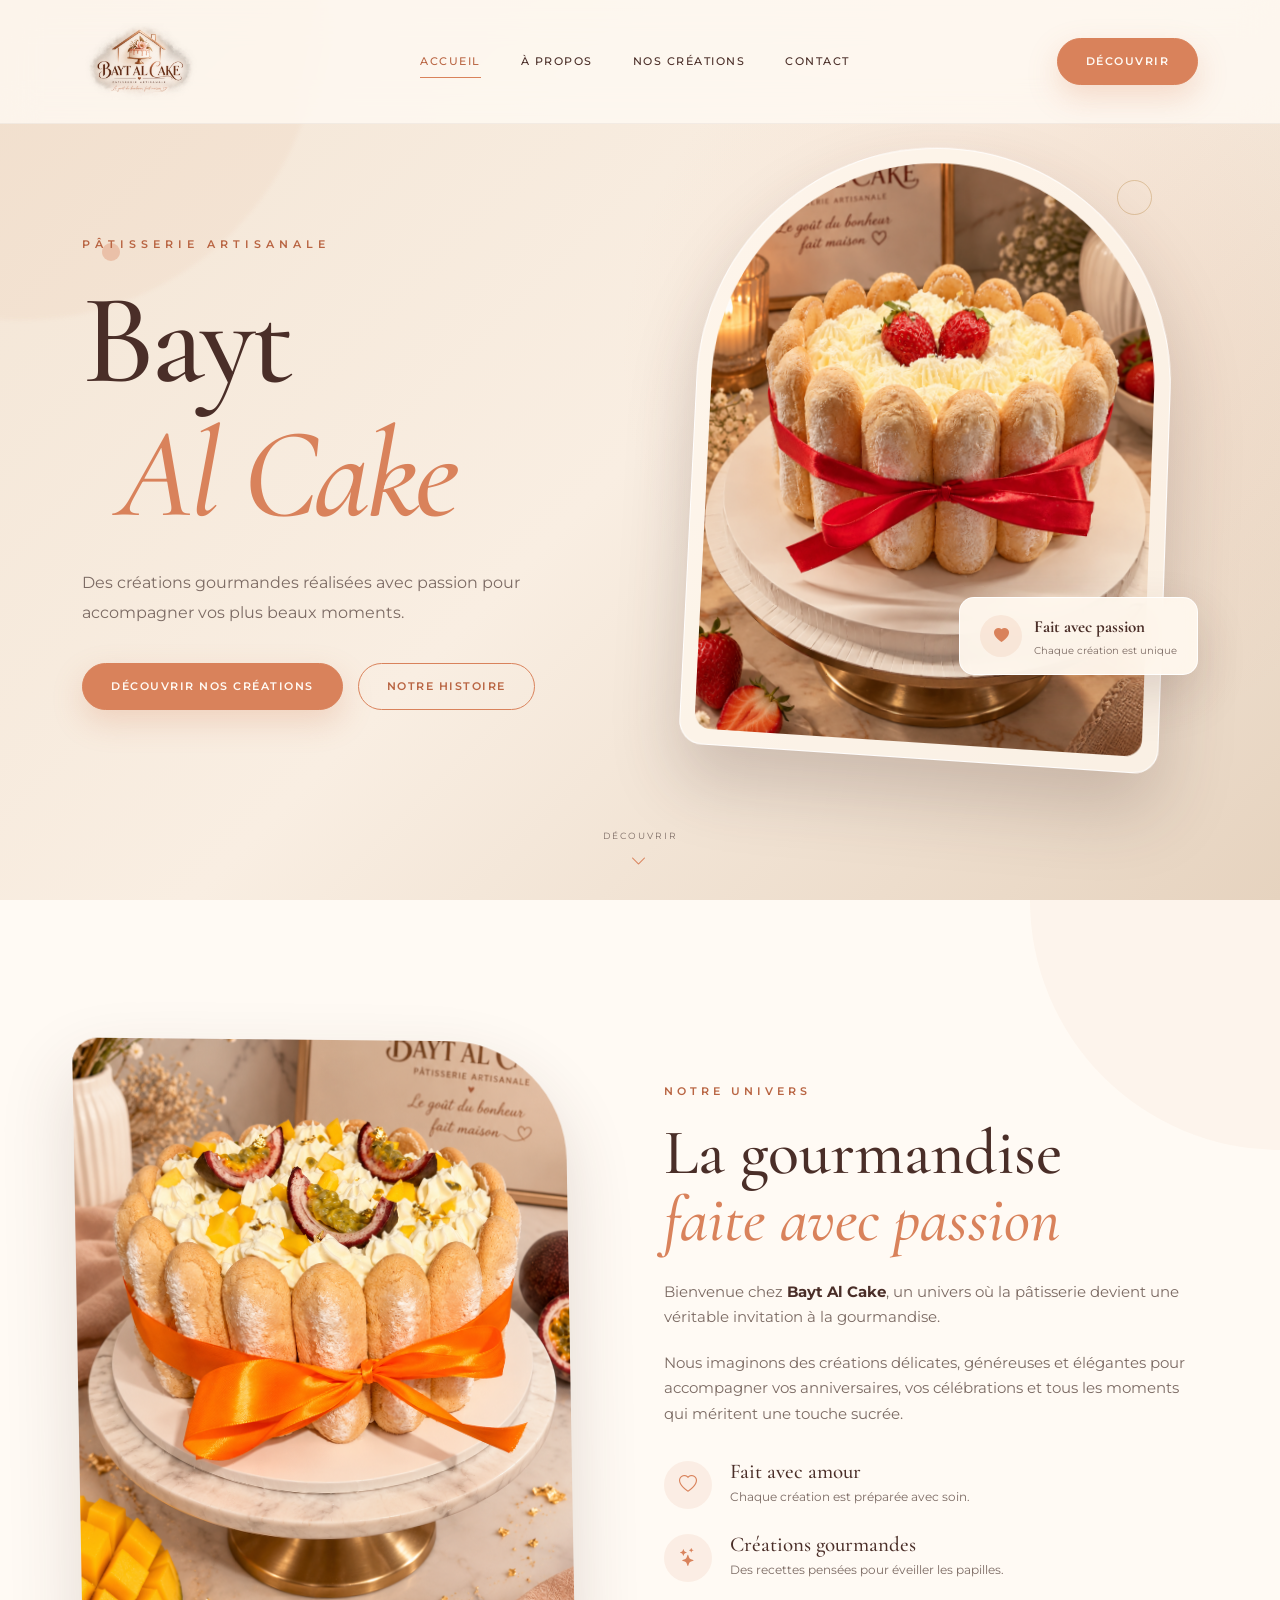
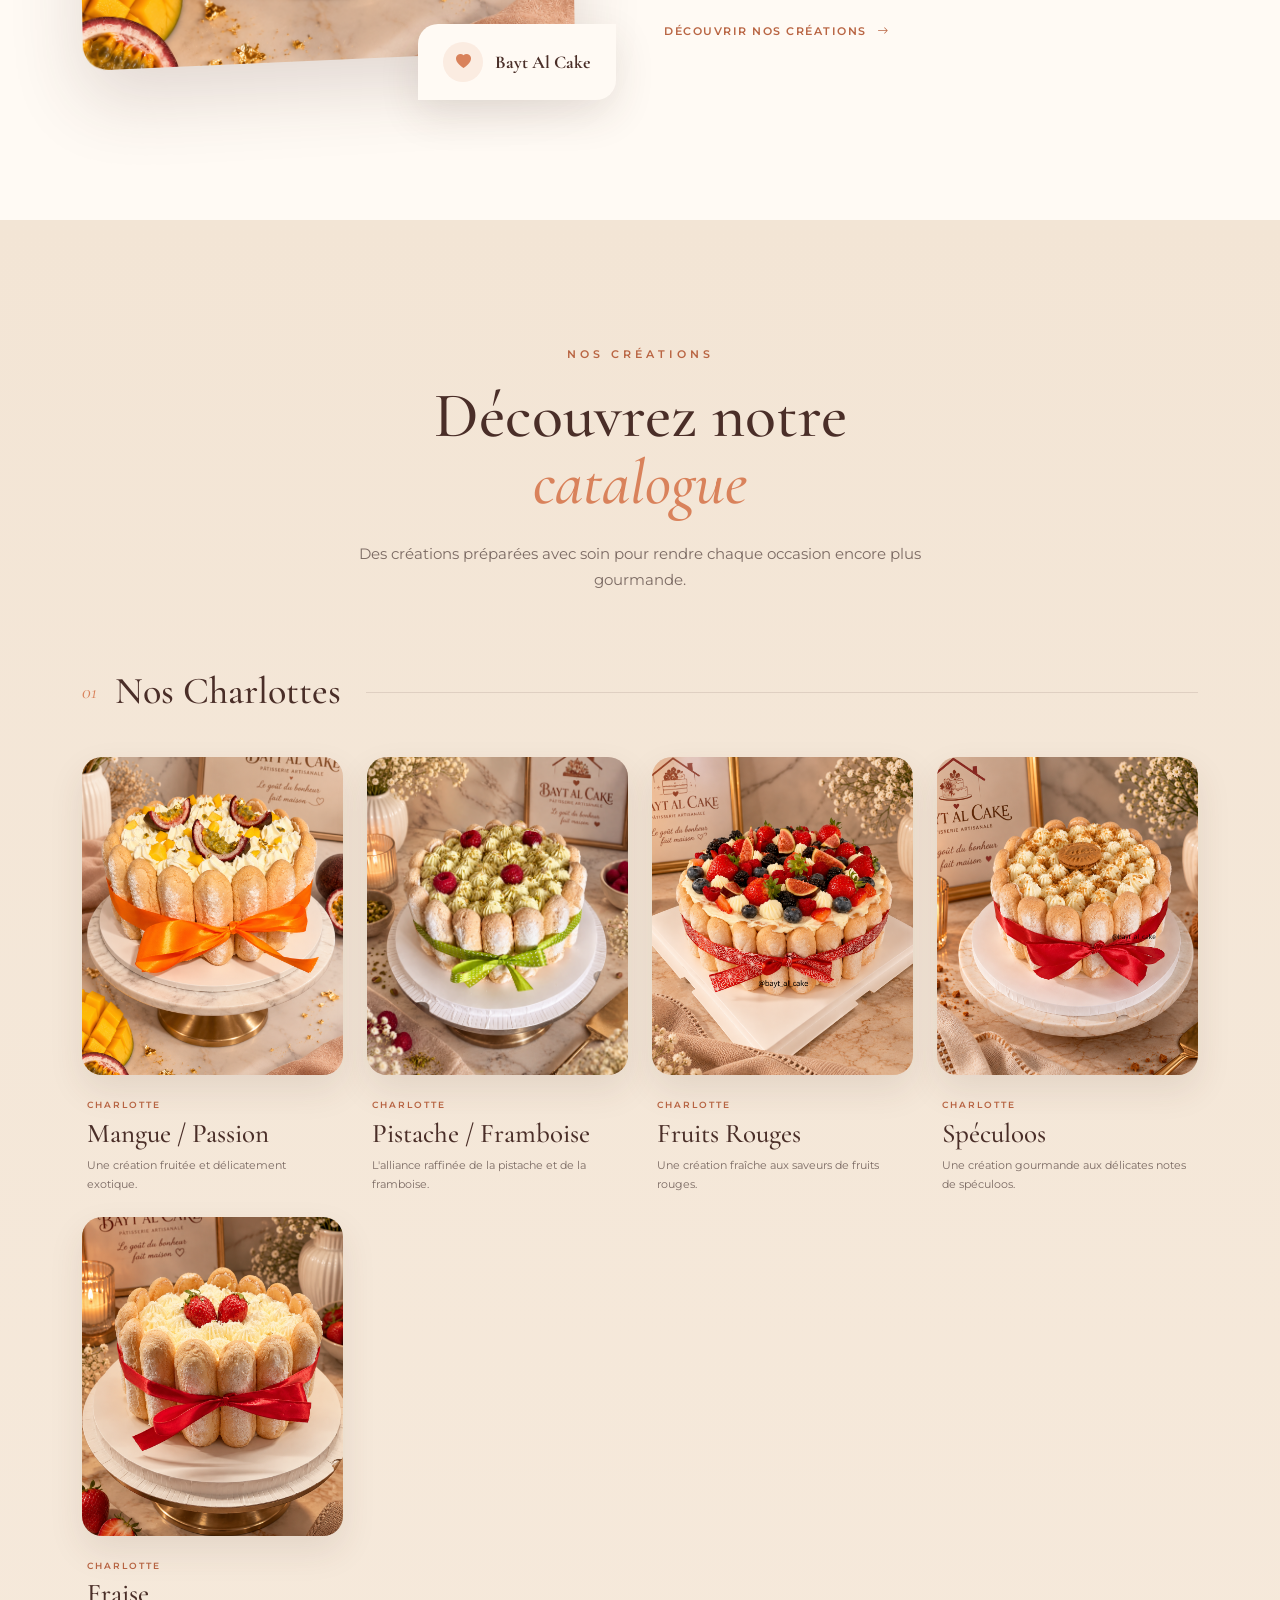
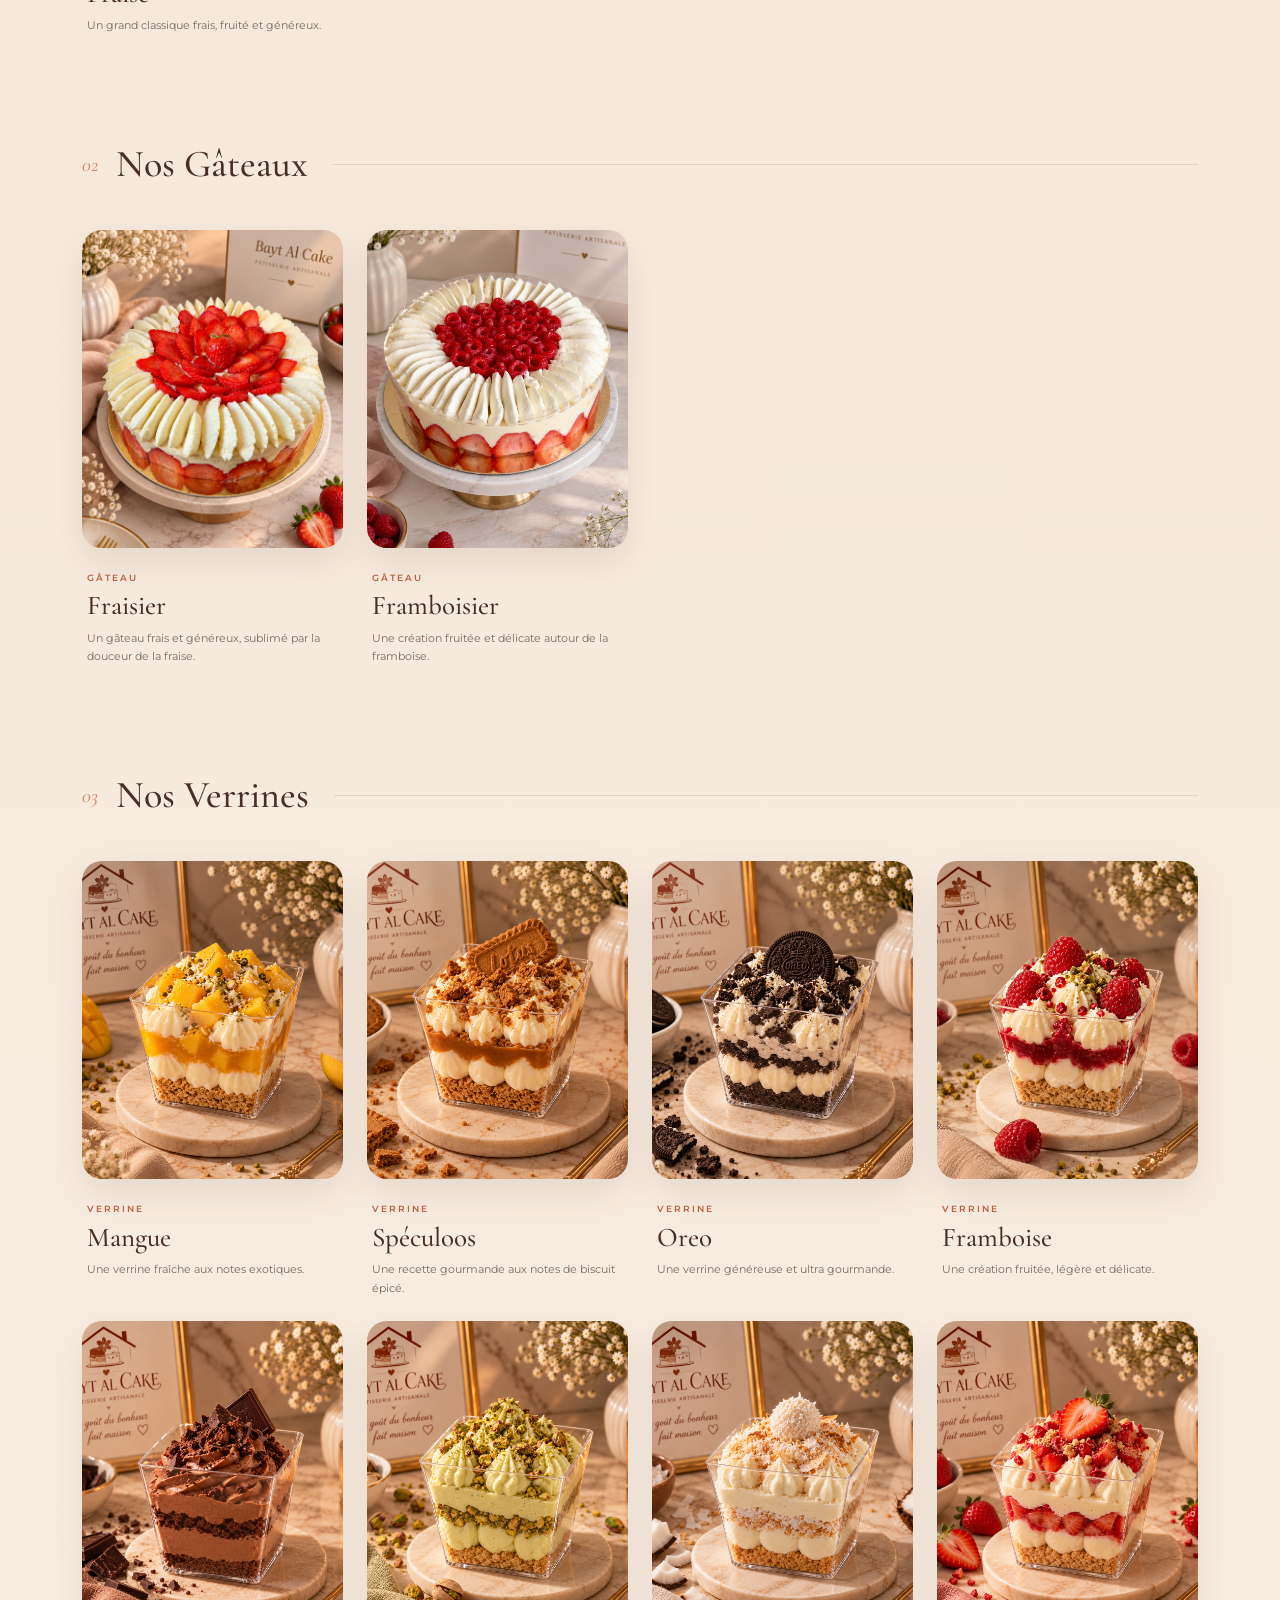
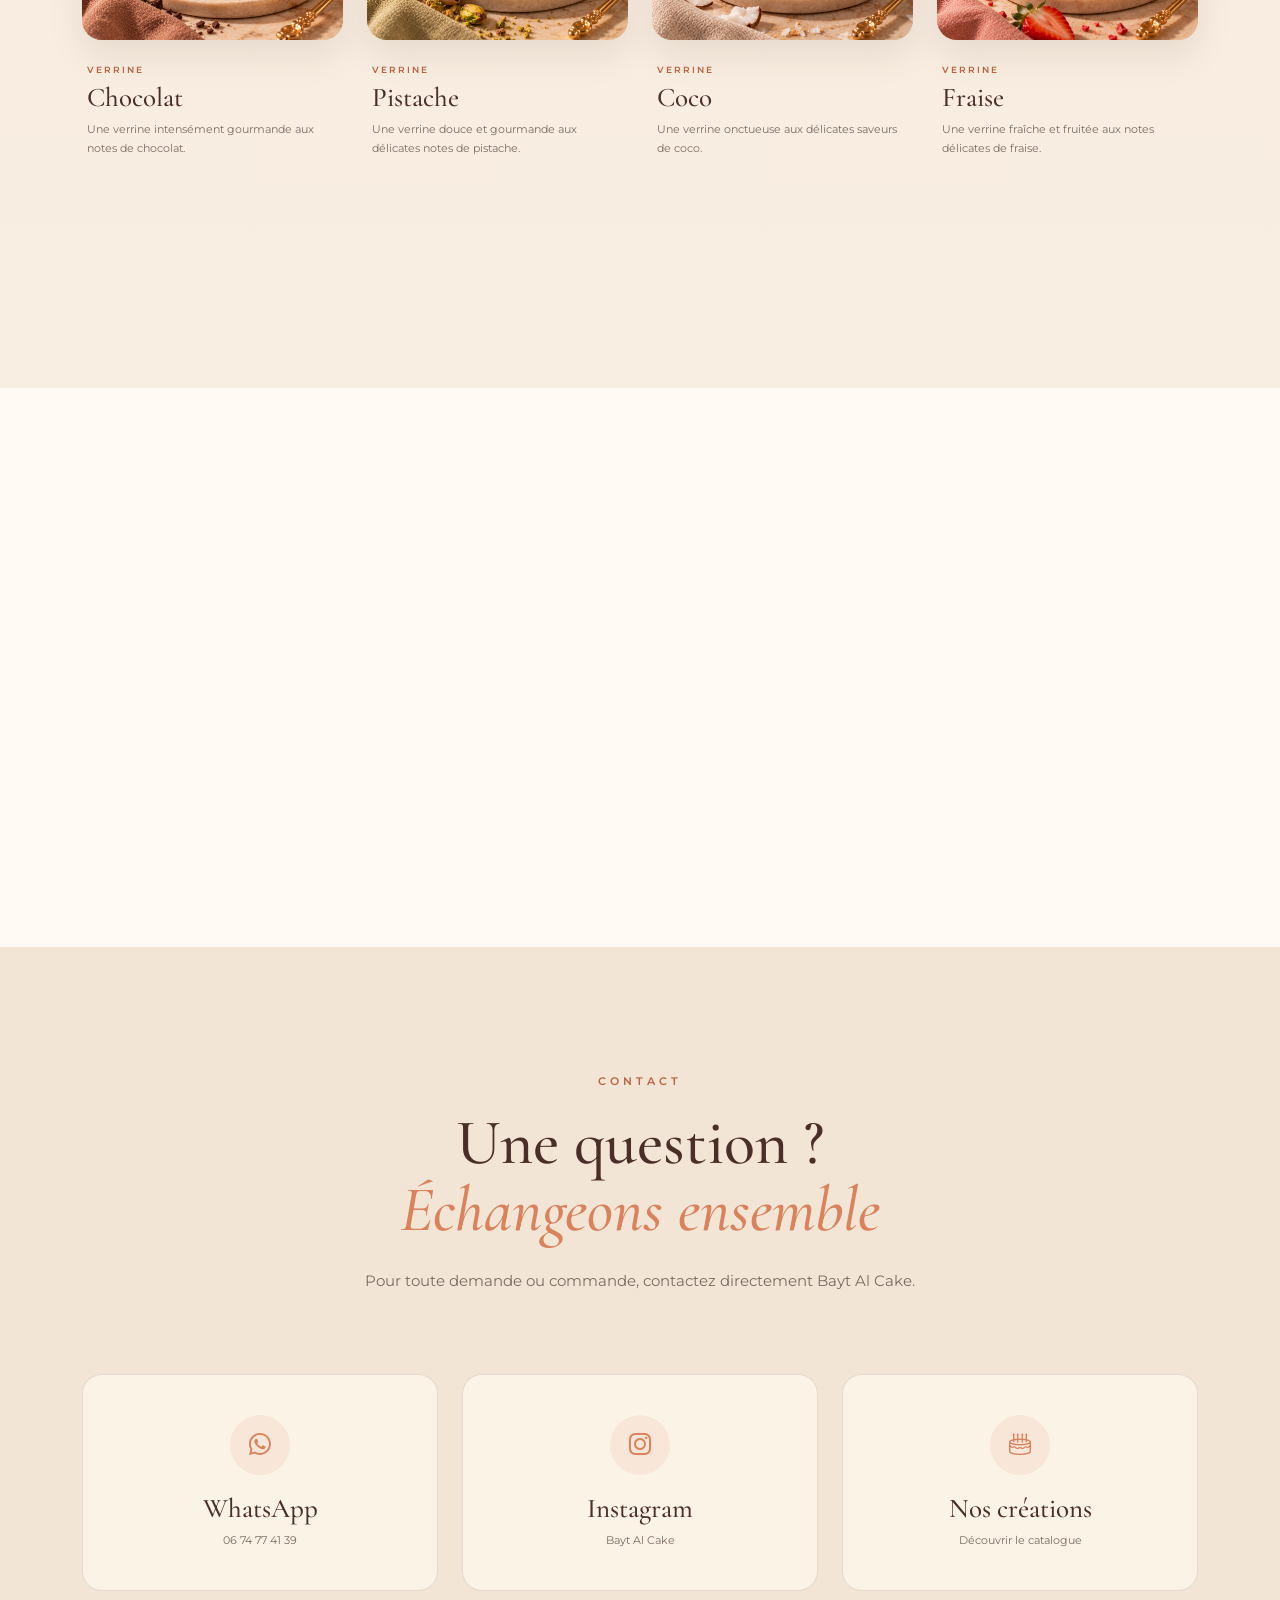
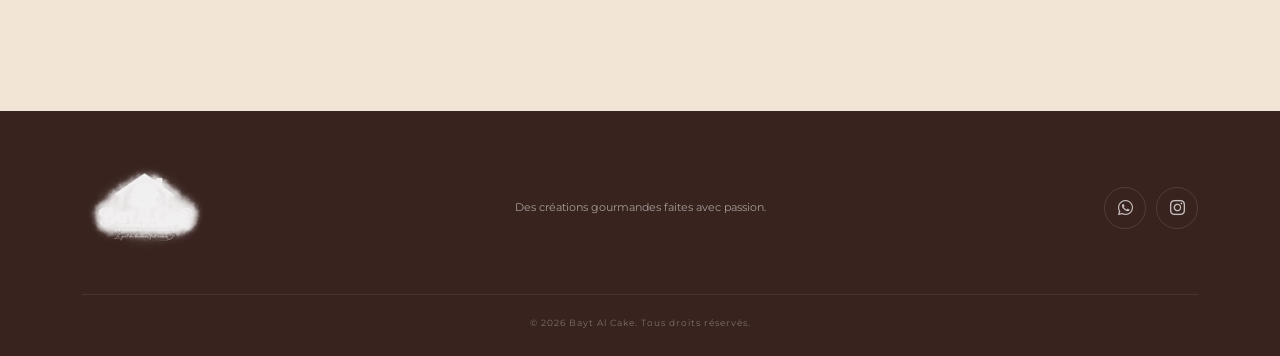
==== index.html @ a6022ed3 "Initial commit - Bayt Al Cake" ====
<!DOCTYPE html>
<html lang="fr">

<head>
    <meta charset="UTF-8">

    <meta name="viewport" content="width=device-width, initial-scale=1.0">

    <meta name="description"
        content="Bayt Al Cake - Découvrez nos créations pâtissières artisanales : charlottes, verrines et gâteaux réalisés avec passion.">

    <meta name="keywords" content="Bayt Al Cake, pâtisserie, gâteau, charlotte, fraisier, verrine, gâteau personnalisé">

    <meta name="author" content="Bayt Al Cake">

    <meta name="robots" content="index, follow">

    <title>Bayt Al Cake | Pâtisserie artisanale</title>

    <!-- Favicon -->
    <link rel="icon" type="image/png" href="images/logo.png">

    <!-- Bootstrap 5 -->
    <link href="https://cdn.jsdelivr.net/npm/bootstrap@5.3.3/dist/css/bootstrap.min.css" rel="stylesheet">

    <!-- Bootstrap Icons -->
    <link rel="stylesheet" href="https://cdn.jsdelivr.net/npm/bootstrap-icons@1.11.3/font/bootstrap-icons.min.css">

    <!-- Google Fonts -->
    <link rel="preconnect" href="https://fonts.googleapis.com">
    <link rel="preconnect" href="https://fonts.gstatic.com" crossorigin>

    <link
        href="https://fonts.googleapis.com/css2?family=Cormorant+Garamond:wght@400;500;600;700&family=Montserrat:wght@300;400;500;600&display=swap"
        rel="stylesheet">

    <!-- CSS principal -->
    <link rel="stylesheet" href="css/style.css">
</head>

<body>

    <!-- =========================================================
         NAVBAR
    ========================================================== -->

    <header class="site-header">

        <nav class="navbar navbar-expand-lg fixed-top">

            <div class="container">

                <!-- Logo -->
                <a class="navbar-brand" href="index.html">

                    <img src="images/logo.png" alt="Bayt Al Cake" class="navbar-logo">

                </a>


                <!-- Bouton mobile -->
                <button class="navbar-toggler" type="button" data-bs-toggle="collapse" data-bs-target="#mainNavbar"
                    aria-controls="mainNavbar" aria-expanded="false" aria-label="Ouvrir le menu">

                    <span class="navbar-toggler-icon"></span>

                </button>


                <!-- Menu -->
                <div class="collapse navbar-collapse" id="mainNavbar">

                    <ul class="navbar-nav mx-auto mb-2 mb-lg-0">

                        <li class="nav-item">
                            <a class="nav-link active" href="#accueil">
                                Accueil
                            </a>
                        </li>

                        <li class="nav-item">
                            <a class="nav-link" href="#presentation">
                                À propos
                            </a>
                        </li>

                        <li class="nav-item">
                            <a class="nav-link" href="#catalogue">
                                Nos créations
                            </a>
                        </li>

                        <li class="nav-item">
                            <a class="nav-link" href="#contact">
                                Contact
                            </a>
                        </li>

                    </ul>


                    <!-- Bouton commande -->
                    <a href="#catalogue" class="btn btn-cake">
                        Découvrir
                    </a>

                </div>

            </div>

        </nav>

    </header>



    <!-- =========================================================
         HERO
    ========================================================== -->

    <main>

        <section id="accueil" class="hero-section">

            <!-- Décorations 3D -->
            <div class="hero-decoration hero-decoration-one"></div>
            <div class="hero-decoration hero-decoration-two"></div>
            <div class="hero-decoration hero-decoration-three"></div>


            <div class="container">

                <div class="row align-items-center min-vh-100">

                    <!-- Texte -->
                    <div class="col-lg-6">

                        <div class="hero-content">

                            <span class="hero-subtitle">
                                PÂTISSERIE ARTISANALE
                            </span>


                            <h1>
                                Bayt
                                <span>Al Cake</span>
                            </h1>


                            <p class="hero-description">

                                Des créations gourmandes réalisées avec
                                passion pour accompagner vos plus beaux
                                moments.

                            </p>


                            <div class="hero-buttons">

                                <a href="#catalogue" class="btn btn-cake btn-lg">
                                    Découvrir nos créations
                                </a>

                                <a href="#presentation" class="btn btn-outline-cake btn-lg">
                                    Notre histoire
                                </a>

                            </div>

                        </div>

                    </div>


                    <!-- Visuel -->
                    <div class="col-lg-6">

                        <div class="hero-visual">

                            <div class="hero-image-card">

                                <div class="hero-image-inner">

                                    <!--
                                        Image principale à remplacer
                                        par la photo souhaitée
                                    -->
                                    <img src="images/gateaux/charlotte-fraisier.png" alt="Charlotte Fraise Bayt Al Cake"
                                        class="hero-image">

                                </div>

                            </div>


                            <!-- Élément flottant -->
                            <div class="hero-floating-card">

                                <span class="floating-icon">
                                    <i class="bi bi-heart-fill"></i>
                                </span>

                                <div>
                                    <strong>
                                        Fait avec passion
                                    </strong>

                                    <small>
                                        Chaque création est unique
                                    </small>
                                </div>

                            </div>

                        </div>

                    </div>

                </div>

            </div>


            <!-- Scroll -->
            <a href="#presentation" class="scroll-indicator" aria-label="Faire défiler vers la présentation">

                <span>Découvrir</span>

                <i class="bi bi-chevron-down"></i>

            </a>

        </section>



        <!-- =====================================================
             PRESENTATION
        ====================================================== -->

        <section id="presentation" class="presentation-section section-padding">

            <div class="container">

                <div class="row align-items-center g-5">

                    <!-- Image -->
                    <div class="col-lg-6">

                        <div class="presentation-visual">

                            <div class="presentation-image-card">

                                <img src="images/gateaux/charlotte-mangue-passion.png"
                                    alt="Création Bayt Al Cake - Charlotte Mangue Passion" loading="lazy">

                            </div>


                            <div class="presentation-badge">

                                <span>
                                    <i class="bi bi-heart-fill"></i>
                                </span>

                                <strong>
                                    Bayt Al Cake
                                </strong>

                            </div>

                        </div>

                    </div>


                    <!-- Texte -->
                    <div class="col-lg-6">

                        <div class="section-content">

                            <span class="section-label">
                                NOTRE UNIVERS
                            </span>


                            <h2 class="section-title">

                                La gourmandise
                                <span>faite avec passion</span>

                            </h2>


                            <p>

                                Bienvenue chez <strong>Bayt Al Cake</strong>,
                                un univers où la pâtisserie devient une
                                véritable invitation à la gourmandise.

                            </p>


                            <p>

                                Nous imaginons des créations délicates,
                                généreuses et élégantes pour accompagner
                                vos anniversaires, vos célébrations et
                                tous les moments qui méritent une touche
                                sucrée.

                            </p>


                            <div class="presentation-features">

                                <div class="feature-item">

                                    <div class="feature-icon">
                                        <i class="bi bi-heart"></i>
                                    </div>

                                    <div>
                                        <h3>Fait avec amour</h3>

                                        <p>
                                            Chaque création est préparée
                                            avec soin.
                                        </p>
                                    </div>

                                </div>


                                <div class="feature-item">

                                    <div class="feature-icon">
                                        <i class="bi bi-stars"></i>
                                    </div>

                                    <div>
                                        <h3>Créations gourmandes</h3>

                                        <p>
                                            Des recettes pensées pour
                                            éveiller les papilles.
                                        </p>
                                    </div>

                                </div>

                            </div>


                            <a href="#catalogue" class="text-link">
                                Découvrir nos créations
                                <i class="bi bi-arrow-right"></i>
                            </a>

                        </div>

                    </div>

                </div>

            </div>

        </section>



        <!-- =====================================================
             CATALOGUE
        ====================================================== -->

        <section id="catalogue" class="catalogue-section section-padding">

            <div class="container">

                <!-- Titre -->
                <div class="section-heading text-center">

                    <span class="section-label">
                        NOS CRÉATIONS
                    </span>


                    <h2 class="section-title">
                        Découvrez notre
                        <span>catalogue</span>
                    </h2>


                    <p>

                        Des créations préparées avec soin pour rendre
                        chaque occasion encore plus gourmande.

                    </p>

                </div>



                <!-- =================================================
                     CHARLOTTES
                ================================================== -->

                <div class="catalogue-category">

                    <div class="category-heading">

                        <div>

                            <span class="category-number">
                                01
                            </span>

                            <h3>
                                Nos Charlottes
                            </h3>

                        </div>

                        <span class="category-line"></span>

                    </div>


                    <div class="row g-4">


                        <!-- Charlotte Mangue Passion -->
                        <div class="col-sm-6 col-lg-3">

                            <article class="product-card" data-product="Charlotte Mangue / Passion">

                                <a href="gateau.html?gateau=Charlotte%20Mangue%20%2F%20Passion" class="product-link">

                                    <div class="product-image-wrapper">

                                        <img src="images/gateaux/charlotte-mangue-passion.png"
                                            alt="Charlotte Mangue Passion" class="product-image" loading="lazy">

                                        <div class="product-overlay">

                                            <span>
                                                Découvrir
                                                <i class="bi bi-arrow-right"></i>
                                            </span>

                                        </div>

                                    </div>


                                    <div class="product-info">

                                        <span class="product-category">
                                            Charlotte
                                        </span>

                                        <h4>
                                            Mangue / Passion
                                        </h4>

                                        <p>
                                            Une création fruitée et
                                            délicatement exotique.
                                        </p>

                                    </div>

                                </a>

                            </article>

                        </div>



                        <!-- Charlotte Pistache Framboise -->
                        <div class="col-sm-6 col-lg-3">

                            <article class="product-card" data-product="Charlotte Pistache / Framboise">

                                <a href="gateau.html?gateau=Charlotte%20Pistache%20%2F%20Framboise" class="product-link">

                                    <div class="product-image-wrapper">

                                        <img src="images/gateaux/charlotte-pistache-framboise.png"
                                            alt="Charlotte Pistache Framboise" class="product-image" loading="lazy">

                                        <div class="product-overlay">

                                            <span>
                                                Découvrir
                                                <i class="bi bi-arrow-right"></i>
                                            </span>

                                        </div>

                                    </div>


                                    <div class="product-info">

                                        <span class="product-category">
                                            Charlotte
                                        </span>

                                        <h4>
                                            Pistache / Framboise
                                        </h4>

                                        <p>
                                            L'alliance raffinée de la
                                            pistache et de la framboise.
                                        </p>

                                    </div>

                                </a>

                            </article>

                        </div>



                        <!-- Charlotte Fruits Rouges -->
                        <div class="col-sm-6 col-lg-3">

                            <article class="product-card" data-product="Charlotte Fruits Rouges">

                                <a href="gateau.html?gateau=Charlotte%20Fruits%20Rouges" class="product-link">

                                    <div class="product-image-wrapper">

                                        <img src="images/gateaux/charlotte-fruits-rouges.png"
                                            alt="Charlotte Fruits Rouges" class="product-image" loading="lazy">

                                        <div class="product-overlay">

                                            <span>
                                                Découvrir
                                                <i class="bi bi-arrow-right"></i>
                                            </span>

                                        </div>

                                    </div>


                                    <div class="product-info">

                                        <span class="product-category">
                                            Charlotte
                                        </span>

                                        <h4>
                                            Fruits Rouges
                                        </h4>

                                        <p>
                                            Une création fraîche aux
                                            saveurs de fruits rouges.
                                        </p>

                                    </div>

                                </a>

                            </article>

                        </div>



                        <!-- Charlotte Spéculoos -->
                        <div class="col-sm-6 col-lg-3">

                            <article class="product-card" data-product="Charlotte Spéculoos">

                                <a href="gateau.html?gateau=Charlotte%20Sp%C3%A9culoos" class="product-link">

                                    <div class="product-image-wrapper">

                                        <img src="images/gateaux/charlotte-speculoos.png"
                                            alt="Charlotte Spéculoos" class="product-image" loading="lazy">

                                        <div class="product-overlay">

                                            <span>
                                                Découvrir
                                                <i class="bi bi-arrow-right"></i>
                                            </span>

                                        </div>

                                    </div>


                                    <div class="product-info">

                                        <span class="product-category">
                                            Charlotte
                                        </span>

                                        <h4>
                                            Spéculoos
                                        </h4>

                                        <p>
                                            Une création gourmande aux
                                            délicates notes de spéculoos.
                                        </p>

                                    </div>

                                </a>

                            </article>

                        </div>



                        <!-- Charlotte Fraise -->
                        <div class="col-sm-6 col-lg-3">

                            <article class="product-card" data-product="Charlotte Fraise">

                                <a href="gateau.html?gateau=Charlotte%20Fraise" class="product-link">

                                    <div class="product-image-wrapper">

                                        <img src="images/gateaux/charlotte-fraisier.png" alt="Charlotte Fraise"
                                            class="product-image" loading="lazy">

                                        <div class="product-overlay">

                                            <span>
                                                Découvrir
                                                <i class="bi bi-arrow-right"></i>
                                            </span>

                                        </div>

                                    </div>


                                    <div class="product-info">

                                        <span class="product-category">
                                            Charlotte
                                        </span>

                                        <h4>
                                            Fraise
                                        </h4>

                                        <p>
                                            Un grand classique frais,
                                            fruité et généreux.
                                        </p>

                                    </div>

                                </a>

                            </article>

                        </div>
                        

                    </div>

                </div>



                <!-- =================================================
                     GÂTEAUX
                ================================================== -->

                <div class="catalogue-category">

                    <div class="category-heading">

                        <div>

                            <span class="category-number">
                                02
                            </span>

                            <h3>
                                Nos Gâteaux
                            </h3>

                        </div>

                        <span class="category-line"></span>

                    </div>


                    <div class="row g-4">


                        <!-- Fraisier -->
                        <div class="col-sm-6 col-lg-3">

                            <article class="product-card" data-product="Fraisier">

                                <a href="gateau.html?gateau=Fraisier" class="product-link">

                                    <div class="product-image-wrapper">

                                        <img src="images/gateaux/fraisier-bayt-al-cake.png"
                                            alt="Fraisier" class="product-image" loading="lazy">

                                        <div class="product-overlay">

                                            <span>
                                                Découvrir
                                                <i class="bi bi-arrow-right"></i>
                                            </span>

                                        </div>

                                    </div>


                                    <div class="product-info">

                                        <span class="product-category">
                                            Gâteau
                                        </span>

                                        <h4>
                                            Fraisier
                                        </h4>

                                        <p>
                                            Un gâteau frais et généreux,
                                            sublimé par la douceur de la fraise.
                                        </p>

                                    </div>

                                </a>

                            </article>

                        </div>



                        <!-- Framboisier -->
                        <div class="col-sm-6 col-lg-3">

                            <article class="product-card" data-product="Framboisier">

                                <a href="gateau.html?gateau=Framboisier" class="product-link">

                                    <div class="product-image-wrapper">

                                        <img src="images/gateaux/framboisier.png"
                                            alt="Framboisier" class="product-image" loading="lazy">

                                        <div class="product-overlay">

                                            <span>
                                                Découvrir
                                                <i class="bi bi-arrow-right"></i>
                                            </span>

                                        </div>

                                    </div>


                                    <div class="product-info">

                                        <span class="product-category">
                                            Gâteau
                                        </span>

                                        <h4>
                                            Framboisier
                                        </h4>

                                        <p>
                                            Une création fruitée et délicate
                                            autour de la framboise.
                                        </p>

                                    </div>

                                </a>

                            </article>

                        </div>


                    </div>

                </div>




                <!-- =================================================
                     VERRINES
                ================================================== -->

                <div class="catalogue-category">

                    <div class="category-heading">

                        <div>

                            <span class="category-number">
                                03
                            </span>

                            <h3>
                                Nos Verrines
                            </h3>

                        </div>

                        <span class="category-line"></span>

                    </div>


                    <div class="row g-4">


                        <!-- Verrine Mangue -->
                        <div class="col-sm-6 col-lg-3">

                            <article class="product-card" data-product="Verrine Mangue">

                                <a href="gateau.html?gateau=Verrine%20Mangue" class="product-link">

                                    <div class="product-image-wrapper">

                                        <img src="images/gateaux/verrine-mangue.png" alt="Verrine Mangue"
                                            class="product-image" loading="lazy">

                                        <div class="product-overlay">

                                            <span>
                                                Découvrir
                                                <i class="bi bi-arrow-right"></i>
                                            </span>

                                        </div>

                                    </div>


                                    <div class="product-info">

                                        <span class="product-category">
                                            Verrine
                                        </span>

                                        <h4>
                                            Mangue
                                        </h4>

                                        <p>
                                            Une verrine fraîche aux
                                            notes exotiques.
                                        </p>

                                    </div>

                                </a>

                            </article>

                        </div>



                        <!-- Verrine Speculoos -->
                        <div class="col-sm-6 col-lg-3">

                            <article class="product-card" data-product="Verrine Spéculoos">

                                <a href="gateau.html?gateau=Verrine%20Sp%C3%A9culoos" class="product-link">

                                    <div class="product-image-wrapper">

                                        <img src="images/gateaux/verrine-speculoos.png" alt="Verrine Spéculoos"
                                            class="product-image" loading="lazy">

                                        <div class="product-overlay">

                                            <span>
                                                Découvrir
                                                <i class="bi bi-arrow-right"></i>
                                            </span>

                                        </div>

                                    </div>


                                    <div class="product-info">

                                        <span class="product-category">
                                            Verrine
                                        </span>

                                        <h4>
                                            Spéculoos
                                        </h4>

                                        <p>
                                            Une recette gourmande aux
                                            notes de biscuit épicé.
                                        </p>

                                    </div>

                                </a>

                            </article>

                        </div>



                        <!-- Verrine Oreo -->
                        <div class="col-sm-6 col-lg-3">

                            <article class="product-card" data-product="Verrine Oreo">

                                <a href="gateau.html?gateau=Verrine%20Oreo" class="product-link">

                                    <div class="product-image-wrapper">

                                        <img src="images/gateaux/verrine-oreo.png" alt="Verrine Oreo"
                                            class="product-image" loading="lazy">

                                        <div class="product-overlay">

                                            <span>
                                                Découvrir
                                                <i class="bi bi-arrow-right"></i>
                                            </span>

                                        </div>

                                    </div>


                                    <div class="product-info">

                                        <span class="product-category">
                                            Verrine
                                        </span>

                                        <h4>
                                            Oreo
                                        </h4>

                                        <p>
                                            Une verrine généreuse et
                                            ultra gourmande.
                                        </p>

                                    </div>

                                </a>

                            </article>

                        </div>



                        <!-- Verrine Framboise -->
                        <div class="col-sm-6 col-lg-3">

                            <article class="product-card" data-product="Verrine Framboise">

                                <a href="gateau.html?gateau=Verrine%20Framboise" class="product-link">

                                    <div class="product-image-wrapper">

                                        <img src="images/gateaux/verrine-framboise.png" alt="Verrine Framboise"
                                            class="product-image" loading="lazy">

                                        <div class="product-overlay">

                                            <span>
                                                Découvrir
                                                <i class="bi bi-arrow-right"></i>
                                            </span>

                                        </div>

                                    </div>


                                    <div class="product-info">

                                        <span class="product-category">
                                            Verrine
                                        </span>

                                        <h4>
                                            Framboise
                                        </h4>

                                        <p>
                                            Une création fruitée,
                                            légère et délicate.
                                        </p>

                                    </div>

                                </a>

                            </article>

                        </div>




                        <!-- Verrine Chocolat -->
                        <div class="col-sm-6 col-lg-3">

                            <article class="product-card" data-product="Verrine Chocolat">

                                <a href="gateau.html?gateau=Verrine%20Chocolat" class="product-link">

                                    <div class="product-image-wrapper">

                                        <img src="images/gateaux/verrine-chocolat.png" alt="Verrine Chocolat"
                                            class="product-image" loading="lazy">

                                        <div class="product-overlay">

                                            <span>
                                                Découvrir
                                                <i class="bi bi-arrow-right"></i>
                                            </span>

                                        </div>

                                    </div>


                                    <div class="product-info">

                                        <span class="product-category">
                                            Verrine
                                        </span>

                                        <h4>
                                            Chocolat
                                        </h4>

                                        <p>
                                            Une verrine intensément gourmande
                                            aux notes de chocolat.
                                        </p>

                                    </div>

                                </a>

                            </article>

                        </div>




                        <!-- Verrine Pistache -->
                        <div class="col-sm-6 col-lg-3">

                            <article class="product-card" data-product="Verrine Pistache">

                                <a href="gateau.html?gateau=Verrine%20Pistache" class="product-link">

                                    <div class="product-image-wrapper">

                                        <img src="images/gateaux/verrine-pistache.png" alt="Verrine Pistache"
                                            class="product-image" loading="lazy">

                                        <div class="product-overlay">

                                            <span>
                                                Découvrir
                                                <i class="bi bi-arrow-right"></i>
                                            </span>

                                        </div>

                                    </div>


                                    <div class="product-info">

                                        <span class="product-category">
                                            Verrine
                                        </span>

                                        <h4>
                                            Pistache
                                        </h4>

                                        <p>
                                            Une verrine douce et gourmande
                                            aux délicates notes de pistache.
                                        </p>

                                    </div>

                                </a>

                            </article>

                        </div>



                        <!-- Verrine Coco -->
                        <div class="col-sm-6 col-lg-3">

                            <article class="product-card" data-product="Verrine Coco">

                                <a href="gateau.html?gateau=Verrine%20Coco" class="product-link">

                                    <div class="product-image-wrapper">

                                        <img src="images/gateaux/verrine-coco.png" alt="Verrine Coco"
                                            class="product-image" loading="lazy">

                                        <div class="product-overlay">

                                            <span>
                                                Découvrir
                                                <i class="bi bi-arrow-right"></i>
                                            </span>

                                        </div>

                                    </div>


                                    <div class="product-info">

                                        <span class="product-category">
                                            Verrine
                                        </span>

                                        <h4>
                                            Coco
                                        </h4>

                                        <p>
                                            Une verrine onctueuse aux
                                            délicates saveurs de coco.
                                        </p>

                                    </div>

                                </a>

                            </article>

                        </div>



                        <!-- Verrine Fraise -->
                        <div class="col-sm-6 col-lg-3">

                            <article class="product-card" data-product="Verrine Fraise">

                                <a href="gateau.html?gateau=Verrine%20Fraise" class="product-link">

                                    <div class="product-image-wrapper">

                                        <img src="images/gateaux/verrine-fraise.png" alt="Verrine Fraise"
                                            class="product-image" loading="lazy">

                                        <div class="product-overlay">

                                            <span>
                                                Découvrir
                                                <i class="bi bi-arrow-right"></i>
                                            </span>

                                        </div>

                                    </div>


                                    <div class="product-info">

                                        <span class="product-category">
                                            Verrine
                                        </span>

                                        <h4>
                                            Fraise
                                        </h4>

                                        <p>
                                            Une verrine fraîche et fruitée
                                            aux notes délicates de fraise.
                                        </p>

                                    </div>

                                </a>

                            </article>

                        </div>

                    </div>

                </div>


            </div>

        </section>



        <!-- =====================================================
             COMMANDE
        ====================================================== -->

        <section class="order-section section-padding">

            <div class="container">

                <div class="order-card">

                    <div class="order-decoration"></div>

                    <div class="row align-items-center">

                        <div class="col-lg-8">

                            <span class="section-label">
                                UNE ENVIE GOURMANDE ?
                            </span>


                            <h2>
                                Créez votre
                                <span>commande</span>
                            </h2>


                            <p>

                                Choisissez votre création, personnalisez
                                votre commande et envoyez directement
                                votre demande à Bayt Al Cake.

                            </p>

                        </div>


                        <div class="col-lg-4 text-lg-end">

                            <a href="#catalogue" class="btn btn-light btn-lg">
                                Choisir mon gâteau
                                <i class="bi bi-arrow-right"></i>
                            </a>

                        </div>

                    </div>

                </div>

            </div>

        </section>



        <!-- =====================================================
             CONTACT
        ====================================================== -->

        <section id="contact" class="contact-section section-padding">

            <div class="container">

                <div class="section-heading text-center">

                    <span class="section-label">
                        CONTACT
                    </span>


                    <h2 class="section-title">
                        Une question ?
                        <span>Échangeons ensemble</span>
                    </h2>


                    <p>

                        Pour toute demande ou commande,
                        contactez directement Bayt Al Cake.

                    </p>

                </div>


                <div class="row justify-content-center g-4">

                    <!-- WhatsApp -->
                    <div class="col-md-4">

                        <a href="https://wa.me/33747774139" target="_blank" rel="noopener noreferrer"
                            class="contact-card">

                            <div class="contact-icon">
                                <i class="bi bi-whatsapp"></i>
                            </div>

                            <h3>
                                WhatsApp
                            </h3>

                            <p>
                                06 74 77 41 39
                            </p>

                        </a>

                    </div>


                    <!-- Instagram -->
                    <div class="col-md-4">

                        <div class="contact-card">

                            <div class="contact-icon">
                                <i class="bi bi-instagram"></i>
                            </div>

                            <h3>
                                Instagram
                            </h3>

                            <p>
                                Bayt Al Cake
                            </p>

                        </div>

                    </div>


                    <!-- Commande -->
                    <div class="col-md-4">

                        <a href="#catalogue" class="contact-card">

                            <div class="contact-icon">
                                <i class="bi bi-cake2"></i>
                            </div>

                            <h3>
                                Nos créations
                            </h3>

                            <p>
                                Découvrir le catalogue
                            </p>

                        </a>

                    </div>

                </div>

            </div>

        </section>

    </main>



    <!-- =========================================================
         FOOTER
    ========================================================== -->

    <footer class="site-footer">

        <div class="container">

            <div class="row align-items-center g-4">

                <div class="col-lg-4">

                    <a href="index.html" class="footer-logo">

                        <img src="images/logo.png" alt="Bayt Al Cake">

                    </a>

                </div>


                <div class="col-lg-4 text-center">

                    <p class="footer-text">
                        Des créations gourmandes faites avec passion.
                    </p>

                </div>


                <div class="col-lg-4 text-lg-end">

                    <div class="footer-socials">

                        <a href="https://wa.me/33747774139" target="_blank" rel="noopener noreferrer"
                            aria-label="WhatsApp Bayt Al Cake">
                            <i class="bi bi-whatsapp"></i>
                        </a>

                        <a href="#" aria-label="Instagram Bayt Al Cake">
                            <i class="bi bi-instagram"></i>
                        </a>

                    </div>

                </div>

            </div>


            <div class="footer-bottom">

                <p>
                    © 2026 Bayt Al Cake. Tous droits réservés.
                </p>

            </div>

        </div>

    </footer>



    <!-- =========================================================
         BOOTSTRAP JS
    ========================================================== -->

    <script src="https://cdn.jsdelivr.net/npm/bootstrap@5.3.3/dist/js/bootstrap.bundle.min.js">
    </script>


    <!-- JS principal -->
    <script src="js/script.js"></script>

</body>

</html>
---- css/style.css ----
/* ============================================================
   BAYT AL CAKE
   STYLE PRINCIPAL
============================================================ */


/* ============================================================
   VARIABLES
============================================================ */

:root {

    --cream: #f3e5d5;
    --cream-dark: #e6d3bf;
    --white: #fffaf4;

    --orange: #d9825b;
    --orange-light: #e9a27f;
    --orange-dark: #b96543;

    --brown: #4a2e28;
    --brown-light: #76544b;

    --gold: #c59b63;

    --text: #4a3934;
    --text-light: #7c6b64;

    --border: rgba(74, 46, 40, 0.12);

    --shadow-soft:
        0 20px 50px rgba(74, 46, 40, 0.10);

    --shadow-medium:
        0 30px 70px rgba(74, 46, 40, 0.16);

    --shadow-3d:
        0 35px 70px rgba(74, 46, 40, 0.22);

    --transition:
        all 0.45s cubic-bezier(0.22, 1, 0.36, 1);

    --title-font:
        "Cormorant Garamond", serif;

    --body-font:
        "Montserrat", sans-serif;
}


/* ============================================================
   RESET
============================================================ */

* {
    margin: 0;
    padding: 0;
    box-sizing: border-box;
}

html {
    scroll-behavior: smooth;
}

body {
    background: var(--cream);
    color: var(--text);
    font-family: var(--body-font);
    font-size: 15px;
    line-height: 1.7;
    overflow-x: hidden;
}

img {
    max-width: 100%;
    display: block;
}

a {
    color: inherit;
    text-decoration: none;
}

button,
a {
    -webkit-tap-highlight-color: transparent;
}


/* ============================================================
   TYPOGRAPHY
============================================================ */

h1,
h2,
h3,
h4,
h5,
h6 {
    font-family: var(--title-font);
    color: var(--brown);
    line-height: 1.05;
}

p {
    color: var(--text-light);
}


/* ============================================================
   GENERAL
============================================================ */

.section-padding {
    padding: 120px 0;
}

.section-label {
    display: inline-block;

    margin-bottom: 18px;

    color: var(--orange-dark);

    font-size: 11px;
    font-weight: 600;

    letter-spacing: 4px;

    text-transform: uppercase;
}

.section-title {
    margin-bottom: 25px;

    font-size: clamp(42px, 5vw, 68px);
    font-weight: 500;
}

.section-title span {
    display: block;
    color: var(--orange);
    font-style: italic;
}

.section-heading {
    max-width: 760px;
    margin: 0 auto 80px;
}

.section-heading p {
    max-width: 600px;
    margin: 0 auto;
}


/* ============================================================
   BUTTONS
============================================================ */

.btn {
    border-radius: 50px;

    padding: 14px 28px;

    font-family: var(--body-font);
    font-size: 11px;
    font-weight: 600;

    letter-spacing: 1.5px;

    text-transform: uppercase;

    transition: var(--transition);
}

.btn-cake {
    background: var(--orange);
    border: 1px solid var(--orange);

    color: var(--white);

    box-shadow:
        0 12px 30px rgba(217, 130, 91, 0.25);
}

.btn-cake:hover {
    background: var(--orange-dark);
    border-color: var(--orange-dark);

    color: var(--white);

    transform: translateY(-4px);

    box-shadow:
        0 18px 40px rgba(185, 101, 67, 0.30);
}

.btn-outline-cake {
    background: transparent;

    border: 1px solid var(--orange);

    color: var(--orange-dark);
}

.btn-outline-cake:hover {
    background: var(--orange);

    color: var(--white);

    transform: translateY(-4px);
}


/* ============================================================
   NAVBAR
============================================================ */

.navbar {
    padding: 18px 0;

    background:
        rgba(255, 250, 244, 0.78);

    backdrop-filter: blur(18px);
    -webkit-backdrop-filter: blur(18px);

    border-bottom:
        1px solid rgba(74, 46, 40, 0.06);

    z-index: 1000;

    transition: var(--transition);
}

.navbar-brand {
    display: flex;
    align-items: center;
}

.navbar-logo {
    width: 115px;
    height: auto;

    transition: var(--transition);
}

.navbar-logo:hover {
    transform: scale(1.04);
}

.navbar-nav {
    gap: 10px;
}

.nav-link {
    position: relative;

    padding: 8px 15px !important;

    color: var(--brown) !important;

    font-size: 11px;
    font-weight: 500;

    letter-spacing: 1.5px;

    text-transform: uppercase;

    transition: var(--transition);
}

.nav-link::after {
    content: "";

    position: absolute;

    left: 15px;
    right: 15px;
    bottom: 1px;

    height: 1px;

    background: var(--orange);

    transform:
        scaleX(0);

    transform-origin: center;

    transition: var(--transition);
}

.nav-link:hover,
.nav-link.active {
    color: var(--orange-dark) !important;
}

.nav-link:hover::after,
.nav-link.active::after {
    transform: scaleX(1);
}

.navbar-toggler {
    border: 1px solid var(--border);

    border-radius: 50%;

    width: 45px;
    height: 45px;

    padding: 9px;
}

.navbar-toggler:focus {
    box-shadow: none;
}


/* ============================================================
   HERO
============================================================ */

.hero-section {
    position: relative;

    min-height: 100vh;

    display: flex;
    align-items: center;

    overflow: hidden;

    background:
        radial-gradient(
            circle at 80% 40%,
            rgba(233, 162, 127, 0.16),
            transparent 35%
        ),

        linear-gradient(
            135deg,
            var(--cream) 0%,
            #f9eee2 50%,
            var(--cream-dark) 100%
        );
}

.hero-section::before {
    content: "";

    position: absolute;

    width: 600px;
    height: 600px;

    top: -280px;
    left: -280px;

    border-radius: 50%;

    background:
        rgba(217, 130, 91, 0.06);

    filter: blur(2px);
}


/* ============================================================
   HERO DECORATIONS
============================================================ */

.hero-decoration {
    position: absolute;

    border-radius: 50%;

    pointer-events: none;

    animation:
        floatingDecoration 7s ease-in-out infinite;
}

.hero-decoration-one {
    width: 18px;
    height: 18px;

    top: 27%;
    left: 8%;

    background: var(--orange);

    opacity: 0.35;
}

.hero-decoration-two {
    width: 35px;
    height: 35px;

    top: 20%;
    right: 10%;

    border: 1px solid var(--gold);

    opacity: 0.5;

    animation-delay: 1.5s;
}

.hero-decoration-three {
    width: 12px;
    height: 12px;

    bottom: 20%;
    right: 42%;

    background: var(--gold);

    opacity: 0.4;

    animation-delay: 3s;
}

@keyframes floatingDecoration {

    0%,
    100% {
        transform: translate3d(0, 0, 0);
    }

    50% {
        transform: translate3d(0, -20px, 0);
    }
}


/* ============================================================
   HERO CONTENT
============================================================ */

.hero-content {
    position: relative;

    z-index: 3;

    padding-top: 40px;
}

.hero-subtitle {
    display: inline-block;

    margin-bottom: 20px;

    color: var(--orange-dark);

    font-size: 11px;
    font-weight: 600;

    letter-spacing: 5px;
}

.hero-content h1 {
    margin-bottom: 25px;

    font-size:
        clamp(75px, 10vw, 150px);

    font-weight: 500;

    letter-spacing: -4px;
}

.hero-content h1 span {
    display: block;

    color: var(--orange);

    font-style: italic;

    transform:
        translateX(35px);
}

.hero-description {
    max-width: 500px;

    margin-bottom: 35px;

    font-size: 16px;
    line-height: 1.9;
}

.hero-buttons {
    display: flex;

    flex-wrap: wrap;

    gap: 15px;
}


/* ============================================================
   HERO VISUAL
============================================================ */

.hero-visual {
    position: relative;

    display: flex;

    align-items: center;
    justify-content: center;

    min-height: 650px;

    perspective: 1400px;
}

.hero-image-card {
    position: relative;

    width: min(480px, 90%);

    padding: 15px;

    background:
        rgba(255, 248, 239, 0.72);

    border:
        1px solid rgba(255, 255, 255, 0.9);

    border-radius: 250px 250px 25px 25px;

    box-shadow:
        var(--shadow-3d);

    transform:
        rotateY(-8deg)
        rotateX(3deg)
        rotateZ(2deg);

    transition:
        transform 0.8s cubic-bezier(0.22, 1, 0.36, 1);

    animation:
        heroFloat 6s ease-in-out infinite;

    z-index: 2;
}

.hero-image-card:hover {
    transform:
        rotateY(0deg)
        rotateX(0deg)
        rotateZ(0deg)
        translateY(-10px);
}

.hero-image-inner {
    position: relative;

    overflow: hidden;

    border-radius:
        235px 235px 18px 18px;
}

.hero-image {
    width: 100%;
    height: 580px;

    object-fit: cover;

    transition:
        transform 1s cubic-bezier(0.22, 1, 0.36, 1);
}

.hero-image-card:hover .hero-image {
    transform: scale(1.06);
}

@keyframes heroFloat {

    0%,
    100% {
        transform:
            rotateY(-8deg)
            rotateX(3deg)
            rotateZ(2deg)
            translateY(0);
    }

    50% {
        transform:
            rotateY(-5deg)
            rotateX(5deg)
            rotateZ(1deg)
            translateY(-15px);
    }
}


/* ============================================================
   HERO FLOATING CARD
============================================================ */

.hero-floating-card {
    position: absolute;

    right: 0;
    bottom: 100px;

    display: flex;

    align-items: center;

    gap: 12px;

    padding: 15px 20px;

    background:
        rgba(255, 248, 239, 0.94);

    backdrop-filter: blur(15px);

    border:
        1px solid rgba(255, 255, 255, 0.9);

    border-radius: 15px;

    box-shadow:
        0 20px 50px rgba(74, 46, 40, 0.16);

    z-index: 5;

    animation:
        floatingCard 5s ease-in-out infinite;
}

.floating-icon {
    display: flex;

    align-items: center;
    justify-content: center;

    width: 42px;
    height: 42px;

    border-radius: 50%;

    background:
        rgba(217, 130, 91, 0.12);

    color: var(--orange);

    font-size: 15px;
}

.hero-floating-card strong {
    display: block;

    color: var(--brown);

    font-family: var(--title-font);

    font-size: 17px;
}

.hero-floating-card small {
    display: block;

    color: var(--text-light);

    font-size: 10px;
}

@keyframes floatingCard {

    0%,
    100% {
        transform: translateY(0);
    }

    50% {
        transform: translateY(-12px);
    }
}


/* ============================================================
   SCROLL INDICATOR
============================================================ */

.scroll-indicator {
    position: absolute;

    left: 50%;
    bottom: 25px;

    display: flex;

    flex-direction: column;

    align-items: center;

    gap: 5px;

    color: var(--text-light);

    font-size: 9px;

    letter-spacing: 2px;

    text-transform: uppercase;

    transform:
        translateX(-50%);

    z-index: 5;
}

.scroll-indicator i {
    color: var(--orange);

    font-size: 16px;

    animation:
        scrollArrow 1.8s ease-in-out infinite;
}

@keyframes scrollArrow {

    0%,
    100% {
        transform: translateY(0);
    }

    50% {
        transform: translateY(8px);
    }
}


/* ============================================================
   PRESENTATION
============================================================ */

.presentation-section {
    position: relative;

    background: var(--white);

    overflow: hidden;
}

.presentation-section::before {
    content: "";

    position: absolute;

    width: 500px;
    height: 500px;

    right: -250px;
    top: -250px;

    border-radius: 50%;

    background:
        rgba(217, 130, 91, 0.05);
}


/* ============================================================
   PRESENTATION VISUAL
============================================================ */

.presentation-visual {
    position: relative;

    padding: 20px 40px 40px 0;
}

.presentation-image-card {
    position: relative;

    overflow: hidden;

    border-radius:
        25px 120px 25px 25px;

    box-shadow:
        var(--shadow-medium);

    transform:
        perspective(1000px)
        rotateY(5deg)
        rotateZ(-1deg);

    transition: var(--transition);
}

.presentation-image-card:hover {
    transform:
        perspective(1000px)
        rotateY(0)
        rotateZ(0)
        translateY(-8px);
}

.presentation-image-card img {
    width: 100%;
    height: 620px;

    object-fit: cover;

    transition: transform 1s ease;
}

.presentation-image-card:hover img {
    transform: scale(1.05);
}

.presentation-badge {
    position: absolute;

    right: 0;
    bottom: 0;

    display: flex;

    align-items: center;

    gap: 12px;

    padding: 18px 25px;

    background: var(--white);

    border-radius: 20px 0 20px 0;

    box-shadow:
        0 15px 40px rgba(74, 46, 40, 0.12);
}

.presentation-badge span {
    display: flex;

    align-items: center;
    justify-content: center;

    width: 40px;
    height: 40px;

    border-radius: 50%;

    background:
        rgba(217, 130, 91, 0.12);

    color: var(--orange);
}

.presentation-badge strong {
    color: var(--brown);

    font-family: var(--title-font);

    font-size: 18px;
}


/* ============================================================
   PRESENTATION CONTENT
============================================================ */

.section-content {
    max-width: 600px;
}

.section-content > p {
    margin-bottom: 20px;

    font-size: 15px;
}

.section-content strong {
    color: var(--brown);
}

.presentation-features {
    margin-top: 35px;
    margin-bottom: 35px;
}

.feature-item {
    display: flex;

    gap: 18px;

    margin-bottom: 25px;
}

.feature-icon {
    flex-shrink: 0;

    display: flex;

    align-items: center;
    justify-content: center;

    width: 48px;
    height: 48px;

    border-radius: 50%;

    background:
        rgba(217, 130, 91, 0.10);

    color: var(--orange);

    font-size: 18px;
}

.feature-item h3 {
    margin-bottom: 4px;

    font-size: 21px;
}

.feature-item p {
    margin: 0;

    font-size: 12px;
}

.text-link {
    display: inline-flex;

    align-items: center;

    gap: 10px;

    color: var(--orange-dark);

    font-size: 11px;
    font-weight: 600;

    letter-spacing: 1.5px;

    text-transform: uppercase;

    transition: var(--transition);
}

.text-link i {
    transition: var(--transition);
}

.text-link:hover {
    color: var(--brown);
}

.text-link:hover i {
    transform: translateX(6px);
}


/* ============================================================
   CATALOGUE
============================================================ */

.catalogue-section {
    background:
        linear-gradient(
            180deg,
            var(--cream) 0%,
            #f9eee2 100%
        );
}

.catalogue-category {
    margin-bottom: 110px;
}

.category-heading {
    display: flex;

    align-items: center;

    gap: 25px;

    margin-bottom: 45px;
}

.category-heading > div {
    display: flex;

    align-items: center;

    gap: 18px;

    white-space: nowrap;
}

.category-number {
    color: var(--orange);

    font-family: var(--title-font);

    font-size: 20px;

    font-style: italic;
}

.category-heading h3 {
    margin: 0;

    font-size: 38px;

    font-weight: 500;
}

.category-line {
    flex: 1;

    height: 1px;

    background:
        rgba(74, 46, 40, 0.12);
}


/* ============================================================
   PRODUCT CARD
============================================================ */

.product-card {
    position: relative;

    height: 100%;

    perspective: 1200px;
}

.product-link {
    display: block;

    height: 100%;

    background: transparent;

    border-radius: 20px;

    transition:
        transform 0.5s cubic-bezier(0.22, 1, 0.36, 1);
}

.product-card:hover .product-link {
    transform:
        translateY(-12px)
        rotateX(2deg);
}

.product-image-wrapper {
    position: relative;

    overflow: hidden;

    aspect-ratio: 0.82;

    border-radius: 20px;

    background:
        var(--cream-dark);

    box-shadow:
        0 15px 35px rgba(74, 46, 40, 0.10);

    transform:
        translateZ(0);

    transition: var(--transition);
}

.product-card:hover .product-image-wrapper {
    box-shadow:
        var(--shadow-3d);

    transform:
        translateZ(20px);
}

.product-image {
    width: 100%;
    height: 100%;

    object-fit: cover;

    transition:
        transform 0.8s cubic-bezier(0.22, 1, 0.36, 1);
}

.product-card:hover .product-image {
    transform: scale(1.08);
}


/* ============================================================
   PRODUCT OVERLAY
============================================================ */

.product-overlay {
    position: absolute;

    inset: 0;

    display: flex;

    align-items: flex-end;

    justify-content: center;

    padding: 25px;

    background:
        linear-gradient(
            to top,
            rgba(74, 46, 40, 0.55),
            transparent 45%
        );

    opacity: 0;

    transition: var(--transition);
}

.product-card:hover .product-overlay {
    opacity: 1;
}

.product-overlay span {
    display: inline-flex;

    align-items: center;

    gap: 10px;

    padding: 10px 18px;

    background:
        rgba(255, 255, 255, 0.92);

    border-radius: 50px;

    color: var(--brown);

    font-size: 10px;
    font-weight: 600;

    letter-spacing: 1px;

    text-transform: uppercase;

    transform:
        translateY(20px);

    transition: var(--transition);
}

.product-card:hover .product-overlay span {
    transform:
        translateY(0);
}

.product-overlay i {
    color: var(--orange);
}


/* ============================================================
   PRODUCT INFO
============================================================ */

.product-info {
    padding: 22px 5px 0;
}

.product-category {
    display: block;

    margin-bottom: 7px;

    color: var(--orange-dark);

    font-size: 9px;
    font-weight: 600;

    letter-spacing: 2px;

    text-transform: uppercase;
}

.product-info h4 {
    margin-bottom: 8px;

    font-size: 27px;

    font-weight: 500;

    transition: var(--transition);
}

.product-card:hover .product-info h4 {
    color: var(--orange-dark);
}

.product-info p {
    margin: 0;

    font-size: 11px;

    line-height: 1.7;
}


/* ============================================================
   FEATURED PRODUCT
============================================================ */

.catalogue-featured {
    margin-top: 40px;
}

.featured-product-image {
    position: relative;

    overflow: hidden;

    border-radius:
        25px 120px 25px 25px;

    box-shadow:
        var(--shadow-medium);

    perspective: 1200px;

    transform:
        rotateY(4deg);

    transition: var(--transition);
}

.featured-product-image:hover {
    transform:
        rotateY(0)
        translateY(-8px);
}

.featured-product-image img {
    width: 100%;
    height: 550px;

    object-fit: cover;

    transition: transform 1s ease;
}

.featured-product-image:hover img {
    transform: scale(1.05);
}

.featured-product-content {
    max-width: 470px;
}

.featured-product-content h3 {
    margin-bottom: 20px;

    font-size: 60px;

    font-weight: 500;
}

.featured-product-content p {
    margin-bottom: 30px;

    font-size: 15px;
}


/* ============================================================
   ORDER SECTION
============================================================ */

.order-section {
    background: var(--white);
}

.order-card {
    position: relative;

    overflow: hidden;

    padding: 70px 75px;

    border-radius: 30px;

    background:
        linear-gradient(
            135deg,
            var(--brown),
            #634139
        );

    box-shadow:
        var(--shadow-medium);
}

.order-card::before {
    content: "";

    position: absolute;

    width: 450px;
    height: 450px;

    right: -180px;
    top: -220px;

    border-radius: 50%;

    border:
        1px solid rgba(255, 255, 255, 0.10);
}

.order-card::after {
    content: "";

    position: absolute;

    width: 300px;
    height: 300px;

    right: 100px;
    bottom: -230px;

    border-radius: 50%;

    border:
        1px solid rgba(255, 255, 255, 0.08);
}

.order-card .section-label {
    color: var(--orange-light);
}

.order-card h2 {
    position: relative;

    margin-bottom: 20px;

    color: var(--white);

    font-size: clamp(42px, 5vw, 65px);

    z-index: 2;
}

.order-card h2 span {
    color: var(--orange-light);

    font-style: italic;
}

.order-card p {
    position: relative;

    max-width: 600px;

    margin: 0;

    color: rgba(255, 255, 255, 0.68);

    z-index: 2;
}

.order-card .btn {
    position: relative;

    z-index: 2;

    color: var(--brown);

    border: none;
}

.order-card .btn:hover {
    color: var(--brown);

    transform: translateY(-4px);
}


/* ============================================================
   CONTACT
============================================================ */

.contact-section {
    background:
        var(--cream);
}

.contact-card {
    display: block;

    height: 100%;

    padding: 40px 25px;

    text-align: center;

    background:
        rgba(255, 248, 239, 0.72);

    border:
        1px solid var(--border);

    border-radius: 20px;

    transition: var(--transition);
}

.contact-card:hover {
    transform:
        translateY(-10px);

    background: var(--white);

    box-shadow:
        var(--shadow-soft);
}

.contact-icon {
    display: flex;

    align-items: center;
    justify-content: center;

    width: 60px;
    height: 60px;

    margin: 0 auto 20px;

    border-radius: 50%;

    background:
        rgba(217, 130, 91, 0.10);

    color: var(--orange);

    font-size: 22px;

    transition: var(--transition);
}

.contact-card:hover .contact-icon {
    background: var(--orange);

    color: var(--white);

    transform:
        rotateY(180deg);
}

.contact-card h3 {
    margin-bottom: 8px;

    font-size: 27px;
}

.contact-card p {
    margin: 0;

    font-size: 11px;
}


/* ============================================================
   FOOTER
============================================================ */

.site-footer {
    padding: 55px 0 25px;

    background:
        #38231f;
}

.footer-logo img {
    width: 125px;

    filter:
        brightness(0)
        invert(1);

    opacity: 0.95;

    transition: var(--transition);
}

.footer-logo img:hover {
    opacity: 1;

    transform:
        scale(1.03);
}

.footer-text {
    margin: 0;

    color:
        rgba(255, 255, 255, 0.55);

    font-size: 11px;
}

.footer-socials {
    display: flex;

    justify-content: flex-end;

    gap: 10px;
}

.footer-socials a {
    display: flex;

    align-items: center;
    justify-content: center;

    width: 42px;
    height: 42px;

    border:
        1px solid rgba(255, 255, 255, 0.12);

    border-radius: 50%;

    color:
        rgba(255, 255, 255, 0.70);

    transition: var(--transition);
}

.footer-socials a:hover {
    background: var(--orange);

    border-color: var(--orange);

    color: var(--white);

    transform:
        translateY(-4px);
}

.footer-bottom {
    margin-top: 45px;
    padding-top: 20px;

    border-top:
        1px solid rgba(255, 255, 255, 0.08);

    text-align: center;
}

.footer-bottom p {
    margin: 0;

    color:
        rgba(255, 255, 255, 0.35);

    font-size: 9px;

    letter-spacing: 1px;
}


/* ============================================================
   3D LIGHT EFFECT
============================================================ */

.product-card::before {
    content: "";

    position: absolute;

    width: 150px;
    height: 150px;

    top: 10%;
    left: 10%;

    border-radius: 50%;

    background:
        radial-gradient(
            circle,
            rgba(255, 255, 255, 0.55),
            transparent 70%
        );

    opacity: 0;

    pointer-events: none;

    z-index: 10;

    transform:
        translate(-50%, -50%);

    transition: opacity 0.3s ease;
}

.product-card:hover::before {
    opacity: 0.7;
}


/* ============================================================
   SELECTION
============================================================ */

::selection {
    background: var(--orange);
    color: var(--white);
}


/* ============================================================
   SCROLLBAR
============================================================ */

::-webkit-scrollbar {
    width: 8px;
}

::-webkit-scrollbar-track {
    background: var(--cream);
}

::-webkit-scrollbar-thumb {
    background: var(--orange);

    border-radius: 20px;
}

::-webkit-scrollbar-thumb:hover {
    background: var(--orange-dark);
}


/* ============================================================
   RESPONSIVE — TABLET
============================================================ */

@media (max-width: 991.98px) {

    .section-padding {
        padding: 90px 0;
    }


    /* Navbar */

    .navbar-collapse {
        margin-top: 20px;

        padding: 20px;

        background:
            rgba(255, 248, 239, 0.97);

        border-radius: 20px;

        box-shadow:
            var(--shadow-soft);
    }

    .navbar-nav {
        gap: 2px;
    }

    .nav-link {
        padding: 12px 10px !important;
    }

    .nav-link::after {
        display: none;
    }


    /* Hero */

    .hero-section {
        min-height: auto;

        padding-top: 120px;
        padding-bottom: 80px;
    }

    .hero-content {
        text-align: center;

        padding-top: 20px;
    }

    .hero-description {
        margin-left: auto;
        margin-right: auto;
    }

    .hero-buttons {
        justify-content: center;
    }

    .hero-content h1 span {
        transform: none;
    }

    .hero-visual {
        min-height: 600px;

        margin-top: 30px;
    }

    .hero-floating-card {
        right: 4%;
    }


    /* Presentation */

    .presentation-visual {
        padding-right: 0;
    }

    .presentation-image-card {
        transform: none;
    }

    .presentation-image-card:hover {
        transform: translateY(-5px);
    }

    .section-content {
        max-width: none;
    }


    /* Catalogue */

    .category-heading {
        gap: 15px;
    }

    .category-heading h3 {
        font-size: 32px;
    }


    /* Featured */

    .featured-product-image {
        transform: none;
    }

    .featured-product-image:hover {
        transform: translateY(-5px);
    }

    .featured-product-content {
        max-width: none;
    }


    /* Order */

    .order-card {
        padding: 55px 45px;
    }


    /* Footer */

    .footer-socials {
        justify-content: center;
    }

}


/* ============================================================
   RESPONSIVE — MOBILE
============================================================ */

@media (max-width: 767.98px) {

    body {
        font-size: 14px;
    }

    .section-padding {
        padding: 75px 0;
    }


    /* Navbar */

    .navbar {
        padding: 12px 0;
    }

    .navbar-logo {
        width: 95px;
    }


    /* Hero */

    .hero-section {
        padding-top: 95px;
    }

    .hero-content h1 {
        font-size: 76px;

        letter-spacing: -3px;
    }

    .hero-subtitle {
        font-size: 9px;

        letter-spacing: 3px;
    }

    .hero-description {
        font-size: 13px;
    }

    .hero-buttons {
        flex-direction: column;

        align-items: center;
    }

    .hero-buttons .btn {
        width: 100%;
        max-width: 300px;
    }

    .hero-visual {
        min-height: 500px;
    }

    .hero-image-card {
        width: 88%;

        padding: 9px;

        border-radius:
            180px 180px 20px 20px;

        transform: none;

        animation:
            heroFloatMobile 6s ease-in-out infinite;
    }

    .hero-image-inner {
        border-radius:
            170px 170px 15px 15px;
    }

    .hero-image {
        height: 450px;
    }

    @keyframes heroFloatMobile {

        0%,
        100% {
            transform: translateY(0);
        }

        50% {
            transform: translateY(-10px);
        }
    }

    .hero-floating-card {
        right: 0;

        bottom: 50px;

        padding: 10px 14px;
    }

    .floating-icon {
        width: 35px;
        height: 35px;
    }

    .hero-floating-card strong {
        font-size: 14px;
    }

    .hero-floating-card small {
        font-size: 8px;
    }

    .scroll-indicator {
        display: none;
    }


    /* Presentation */

    .presentation-image-card {
        border-radius:
            20px 80px 20px 20px;
    }

    .presentation-image-card img {
        height: 430px;
    }

    .presentation-badge {
        padding: 12px 16px;
    }

    .presentation-badge span {
        width: 35px;
        height: 35px;
    }


    /* Titles */

    .section-title {
        font-size: 48px;
    }

    .section-heading {
        margin-bottom: 55px;
    }


    /* Categories */

    .catalogue-category {
        margin-bottom: 75px;
    }

    .category-heading {
        display: block;
    }

    .category-heading > div {
        gap: 12px;
    }

    .category-heading h3 {
        font-size: 30px;
    }

    .category-line {
        display: block;

        width: 100%;

        margin-top: 15px;
    }


    /* Products */

    .product-info h4 {
        font-size: 24px;
    }

    .product-image-wrapper {
        border-radius: 15px;
    }

    .product-card:hover .product-link {
        transform: translateY(-6px);
    }

    .product-card:hover .product-image-wrapper {
        transform: none;
    }

    .product-overlay {
        display: none;
    }


    /* Featured */

    .featured-product-image {
        border-radius:
            20px 80px 20px 20px;
    }

    .featured-product-image img {
        height: 420px;
    }

    .featured-product-content h3 {
        font-size: 50px;
    }


    /* Order */

    .order-card {
        padding: 45px 25px;

        border-radius: 20px;

        text-align: center;
    }

    .order-card h2 {
        font-size: 45px;
    }

    .order-card p {
        margin-bottom: 30px;
    }


    /* Contact */

    .contact-card {
        padding: 30px 20px;
    }


    /* Footer */

    .site-footer {
        padding-top: 45px;
    }

    .footer-logo {
        display: flex;

        justify-content: center;
    }

    .footer-text {
        margin-top: 10px;
    }

}


/* ============================================================
   VERY SMALL MOBILE
============================================================ */

@media (max-width: 400px) {

    .hero-content h1 {
        font-size: 65px;
    }

    .hero-image {
        height: 390px;
    }

    .hero-visual {
        min-height: 440px;
    }

    .section-title {
        font-size: 42px;
    }

    .category-heading h3 {
        font-size: 27px;
    }

}

/* ============================================================
   REVEAL AU SCROLL
============================================================ */

.reveal {
    opacity: 0;

    transform: translateY(35px);

    transition:
        opacity 0.8s ease,
        transform 0.8s ease;

    transition-delay:
        var(--reveal-delay, 0s);
}

.reveal-visible {
    opacity: 1;

    transform: translateY(0);
}

.reduced-motion .reveal {
    opacity: 1;

    transform: none;

    transition: none;
}
.allergen-box {
    margin-top: 22px;
    padding: 20px;
    border: 1px solid rgba(217,121,82,.20);
    border-radius: 20px;
    background: #fff4ec;
}

.allergen-title {
    display: flex;
    align-items: center;
    gap: 9px;
    color: #56352b;
    font-weight: 700;
    margin-bottom: 10px;
}

.allergen-title i {
    color: #df7d53;
    font-size: 1.15rem;
}

.allergen-help {
    display: block;
    color: #806f68;
    font-size: .9rem;
    line-height: 1.55;
    margin-bottom: 12px;
}

.allergen-input {
    width: 100%;
    min-height: 95px;
    resize: vertical;
    border: 1px solid #eadbd2;
    border-radius: 14px;
    background: #fffdfa;
    color: #4d2b22;
    padding: 13px 15px;
    outline: none;
}

.allergen-input::placeholder {
    color: #9a8880;
    opacity: 1;
}

.allergen-input:focus {
    border-color: #df7d53;
    box-shadow: 0 0 0 .2rem rgba(223,125,83,.12);
}
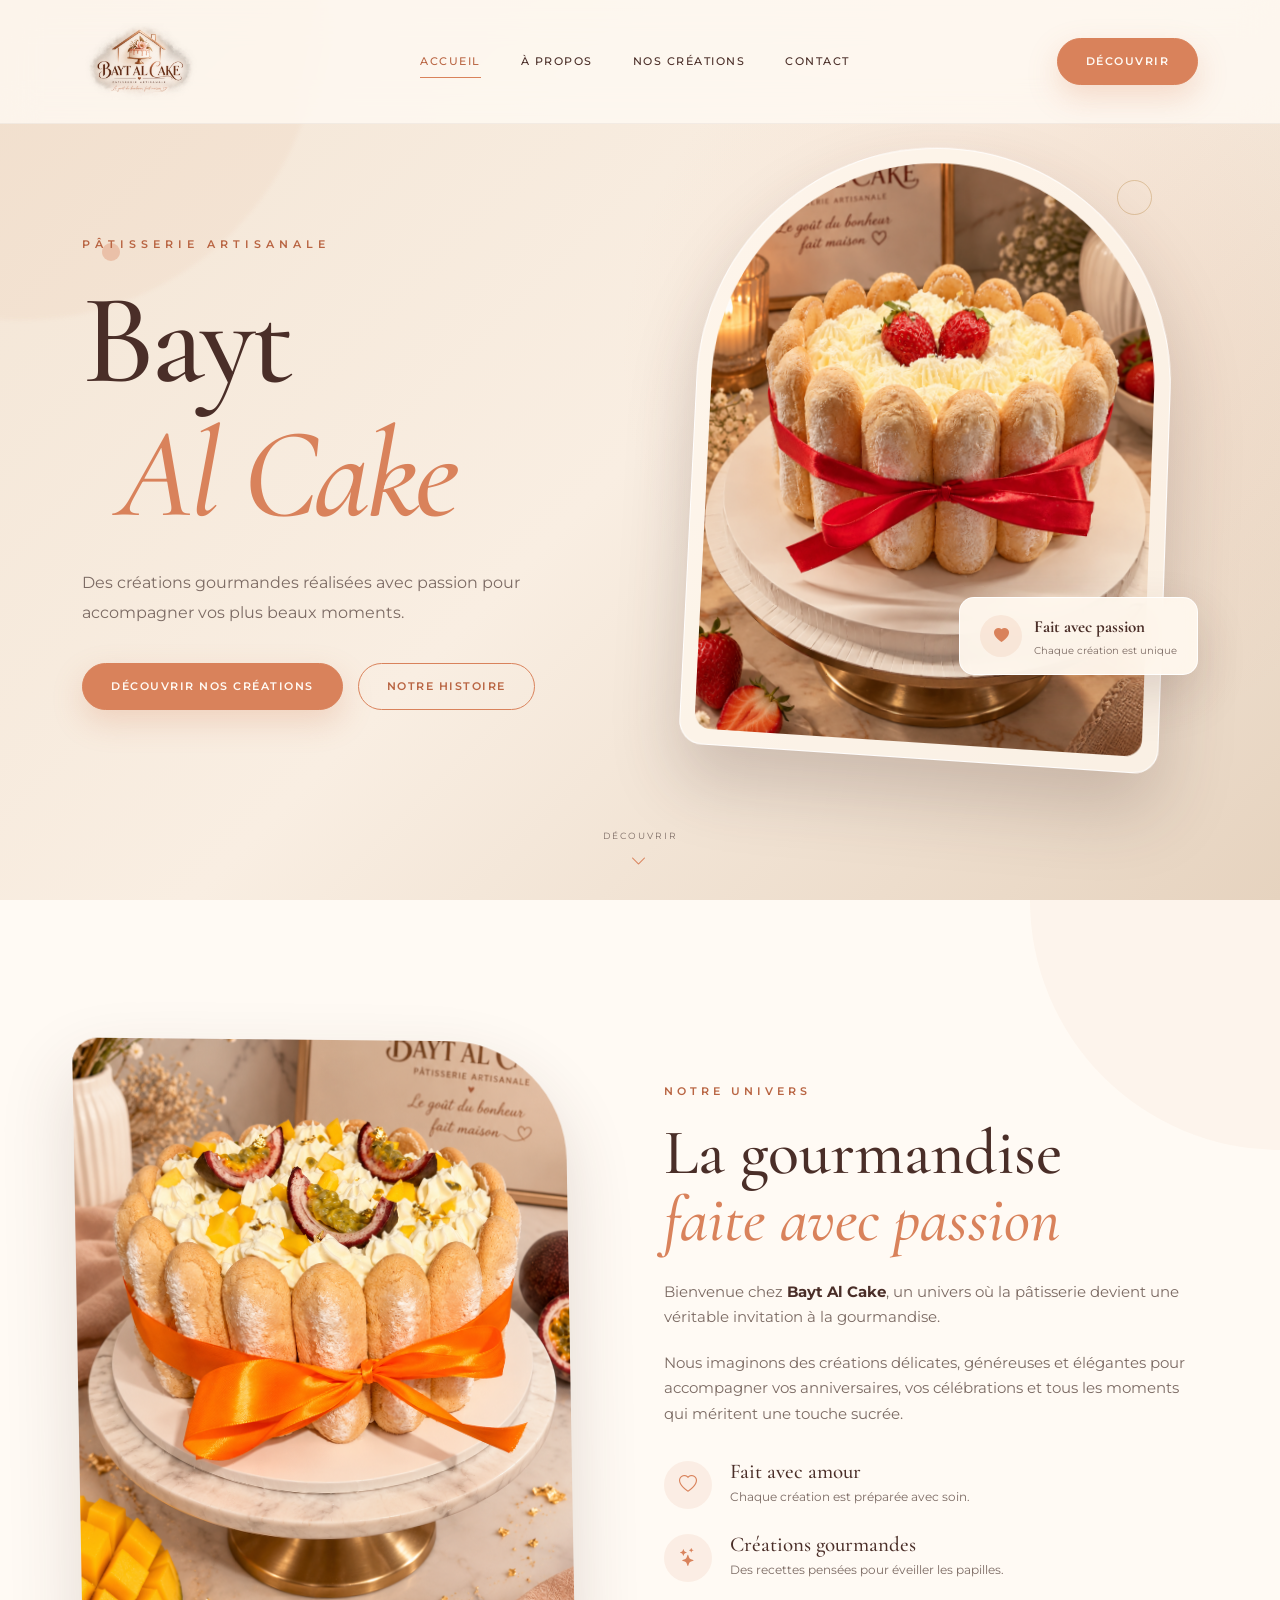
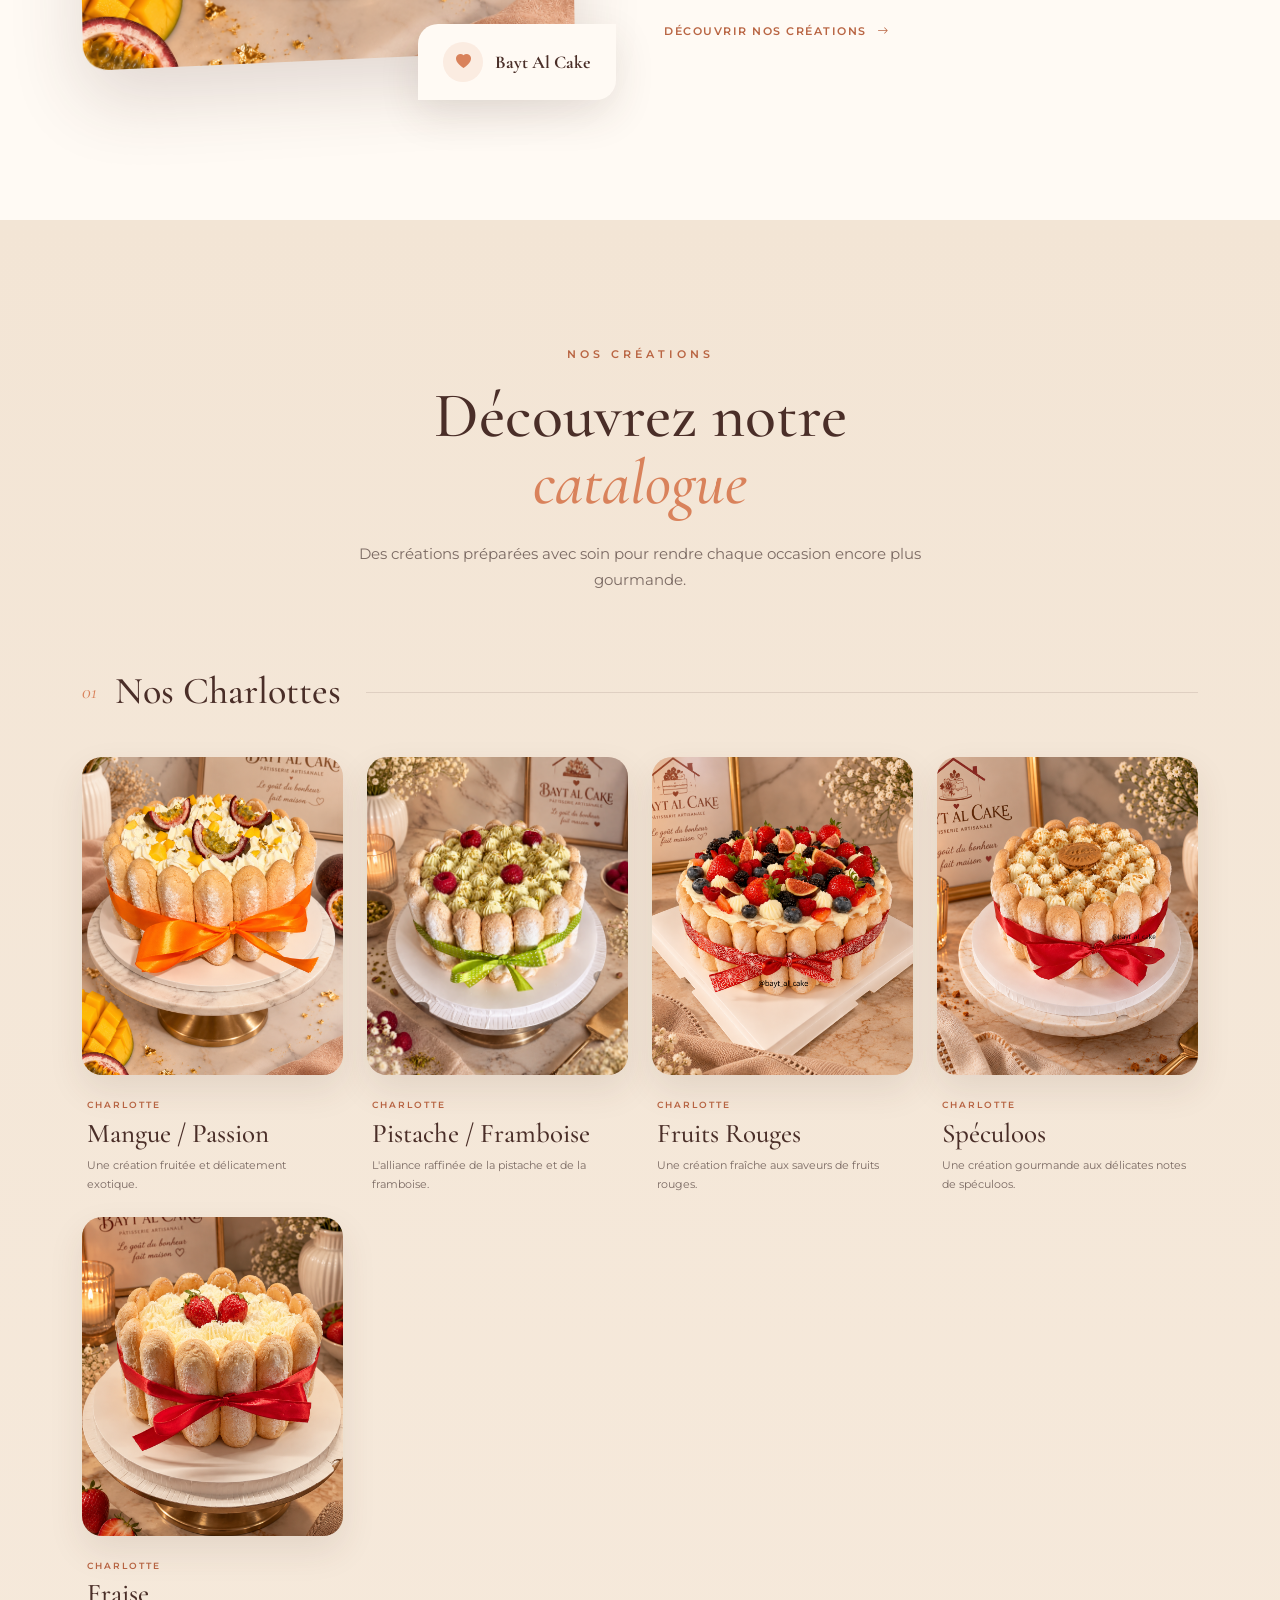
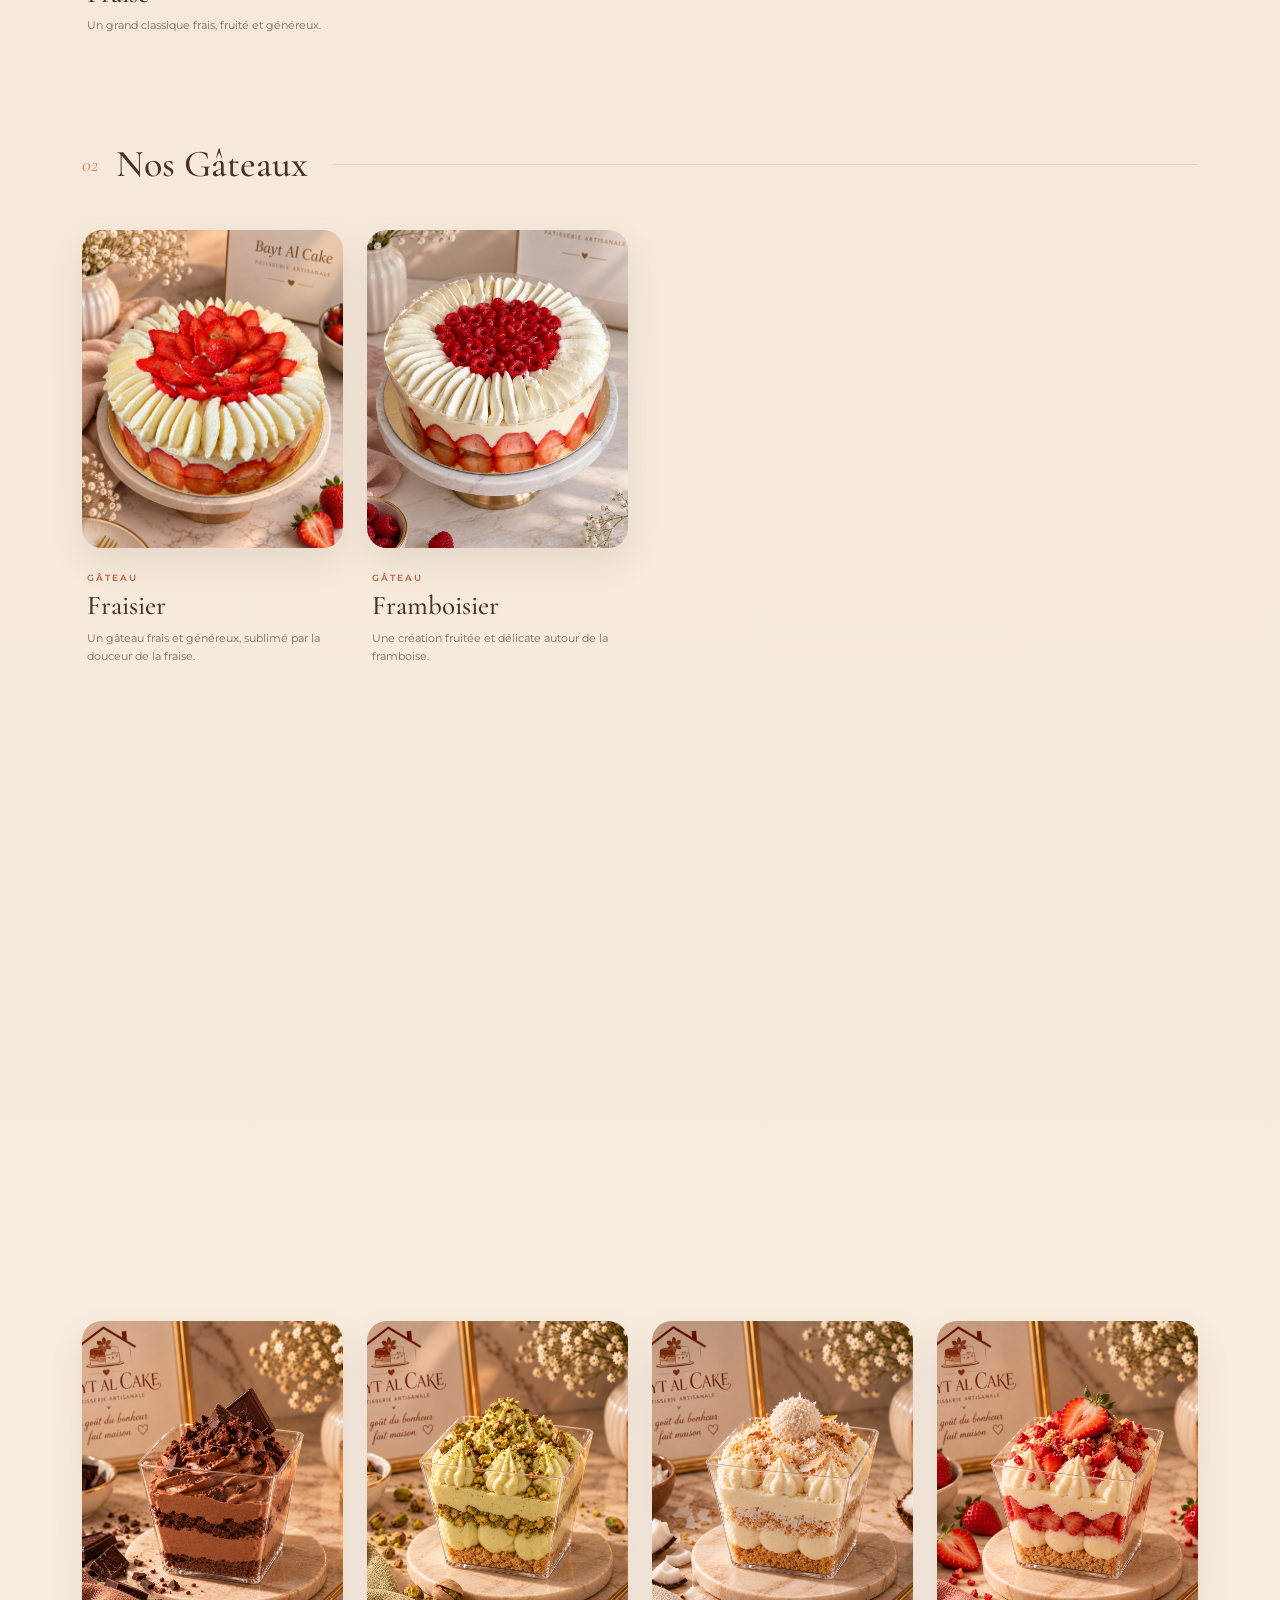
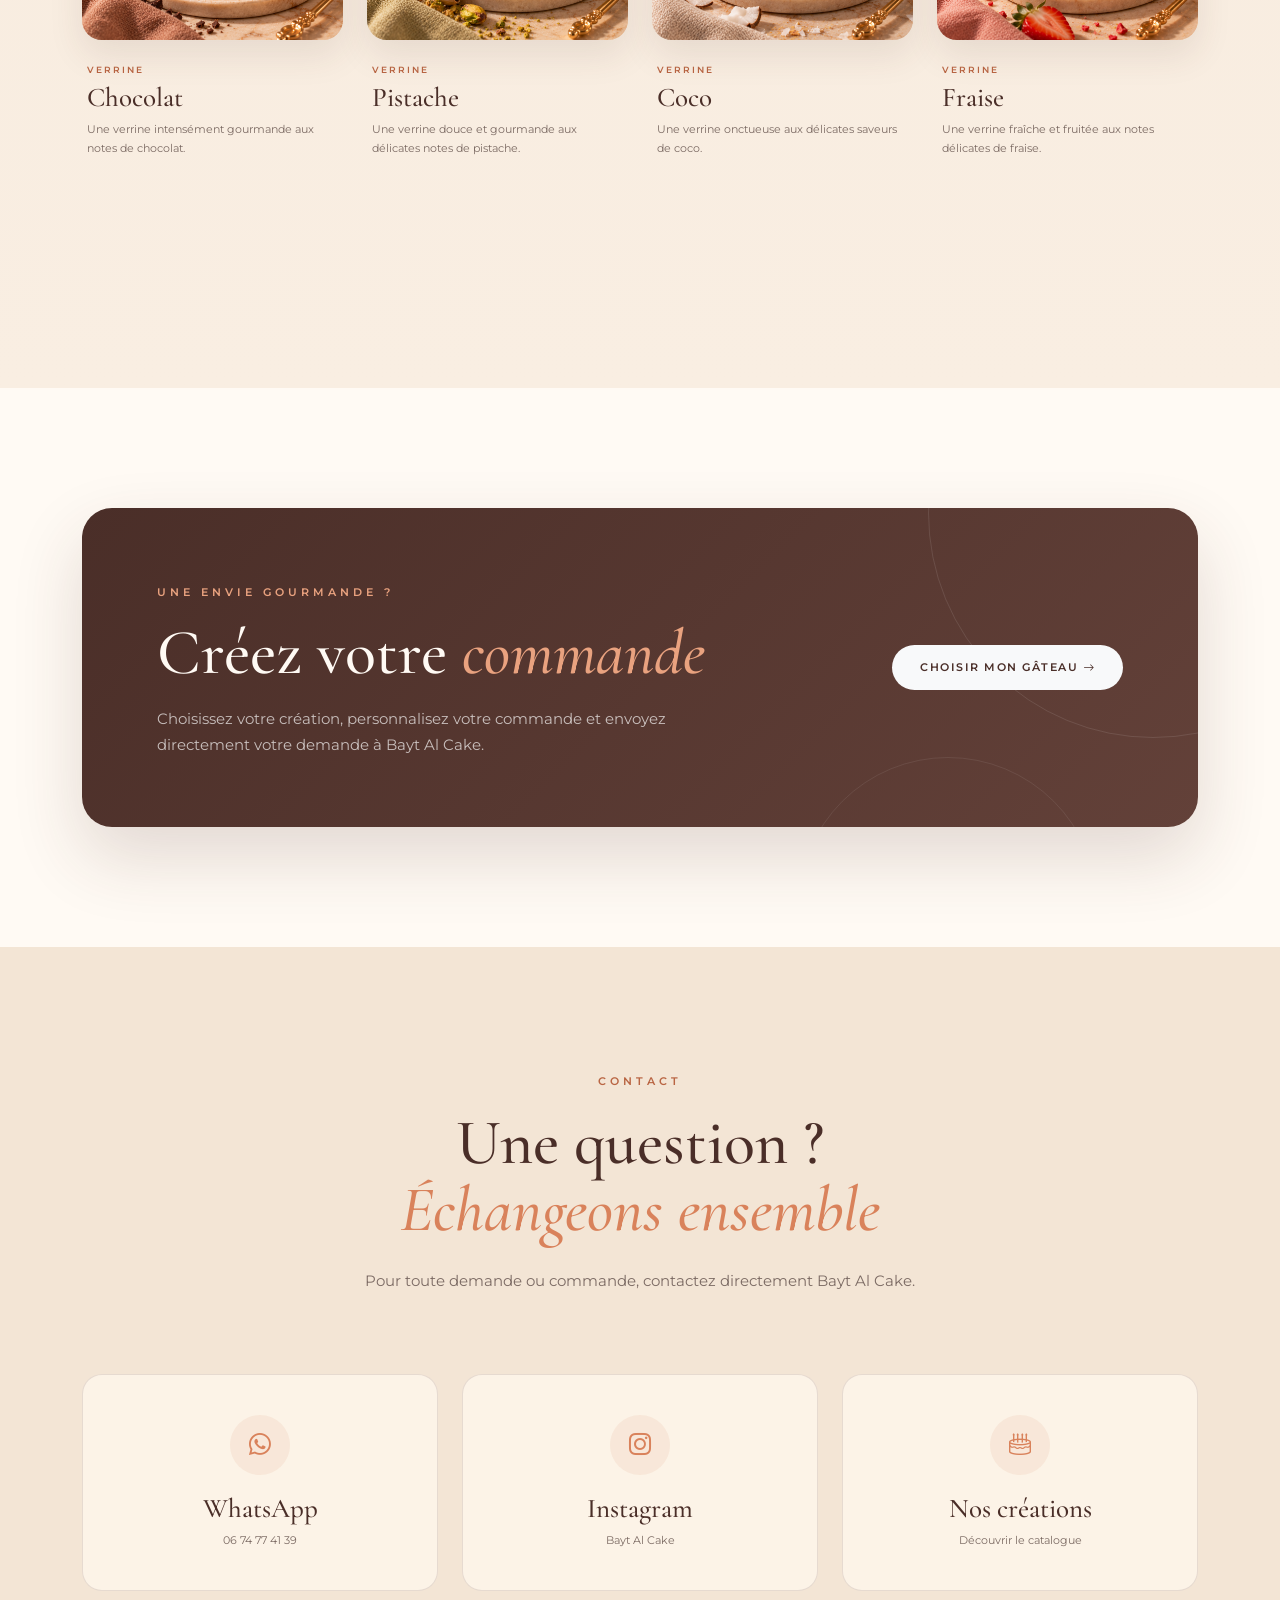
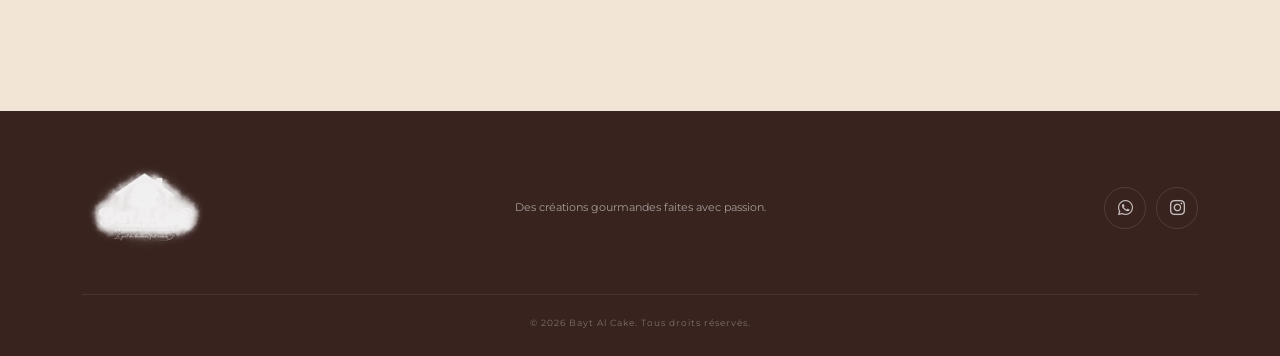
==== commit c704b00b: "Modification" ====
--- a/index.html
+++ b/index.html
@@ -6,19 +6,63 @@
 
     <meta name="viewport" content="width=device-width, initial-scale=1.0">
 
+    <!-- =========================================================
+         SEO
+    ========================================================== -->
+
     <meta name="description"
-        content="Bayt Al Cake - Découvrez nos créations pâtissières artisanales : charlottes, verrines et gâteaux réalisés avec passion.">
-
-    <meta name="keywords" content="Bayt Al Cake, pâtisserie, gâteau, charlotte, fraisier, verrine, gâteau personnalisé">
+        content="Bayt Al Cake, pâtisserie artisanale : découvrez nos charlottes, fraisiers, framboisiers, gâteaux et verrines faits avec passion.">
+
+    <meta name="keywords"
+        content="Bayt Al Cake, pâtisserie artisanale, pâtisserie, gâteaux, gâteau personnalisé, charlotte, charlotte mangue passion, charlotte pistache framboise, fraisier, framboisier, verrines, dessert maison">
 
     <meta name="author" content="Bayt Al Cake">
-
-    <meta name="robots" content="index, follow">
-
-    <title>Bayt Al Cake | Pâtisserie artisanale</title>
+    <meta name="robots" content="index, follow, max-image-preview:large">
+    <meta name="language" content="fr">
+    <meta name="theme-color" content="#4d2b22">
+
+    <!-- URL officielle -->
+    <link rel="canonical" href="https://baytalcake.fr/">
+
+    <!-- Open Graph : aperçu lors d'un partage -->
+    <meta property="og:type" content="website">
+    <meta property="og:locale" content="fr_FR">
+    <meta property="og:site_name" content="Bayt Al Cake">
+    <meta property="og:title" content="Bayt Al Cake | Pâtisserie artisanale">
+    <meta property="og:description"
+        content="Découvrez les créations pâtissières artisanales de Bayt Al Cake : charlottes, gâteaux, fraisiers, framboisiers et verrines.">
+    <meta property="og:url" content="https://baytalcake.fr/">
+    <meta property="og:image" content="https://baytalcake.fr/images/logo.png">
+    <meta property="og:image:alt" content="Logo Bayt Al Cake - Pâtisserie artisanale">
+
+    <!-- Twitter / X -->
+    <meta name="twitter:card" content="summary">
+    <meta name="twitter:title" content="Bayt Al Cake | Pâtisserie artisanale">
+    <meta name="twitter:description"
+        content="Charlottes, gâteaux, fraisiers, framboisiers et verrines artisanales signés Bayt Al Cake.">
+    <meta name="twitter:image" content="https://baytalcake.fr/images/logo.png">
+    <meta name="twitter:image:alt" content="Logo Bayt Al Cake - Pâtisserie artisanale">
+
+    <title>Bayt Al Cake | Pâtisserie artisanale, gâteaux & verrines</title>
 
     <!-- Favicon -->
     <link rel="icon" type="image/png" href="images/logo.png">
+
+    <!-- Données structurées pour les moteurs de recherche -->
+    <script type="application/ld+json">
+    {
+        "@context": "https://schema.org",
+        "@type": "Bakery",
+        "name": "Bayt Al Cake",
+        "url": "https://baytalcake.fr/",
+        "logo": "https://baytalcake.fr/images/logo.png",
+        "image": "https://baytalcake.fr/images/gateaux/charlotte-fraisier.png",
+        "description": "Pâtisserie artisanale proposant des charlottes, gâteaux, fraisiers, framboisiers et verrines réalisés avec passion.",
+        "telephone": "+33 6 74 77 41 39",
+        "priceRange": "€€",
+        "servesCuisine": "Pâtisserie"
+    }
+    </script>
 
     <!-- Bootstrap 5 -->
     <link href="https://cdn.jsdelivr.net/npm/bootstrap@5.3.3/dist/css/bootstrap.min.css" rel="stylesheet">
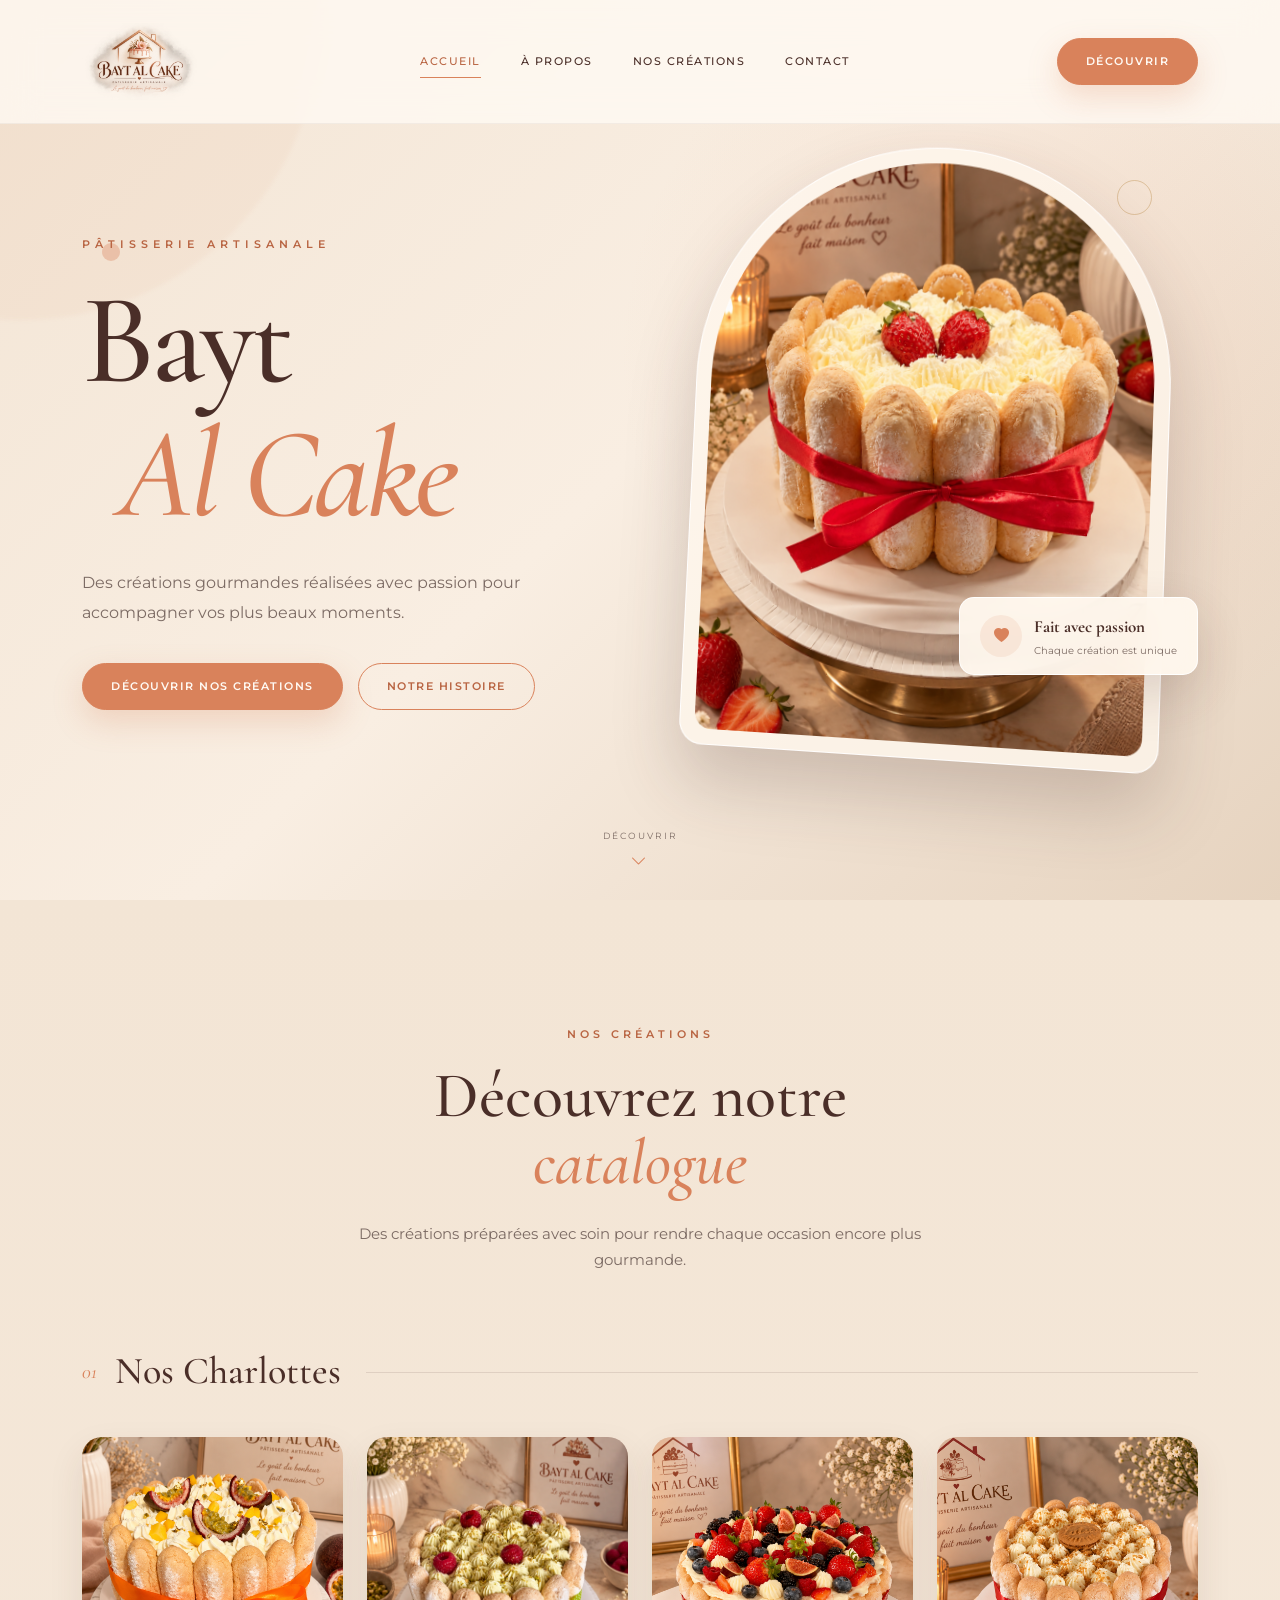
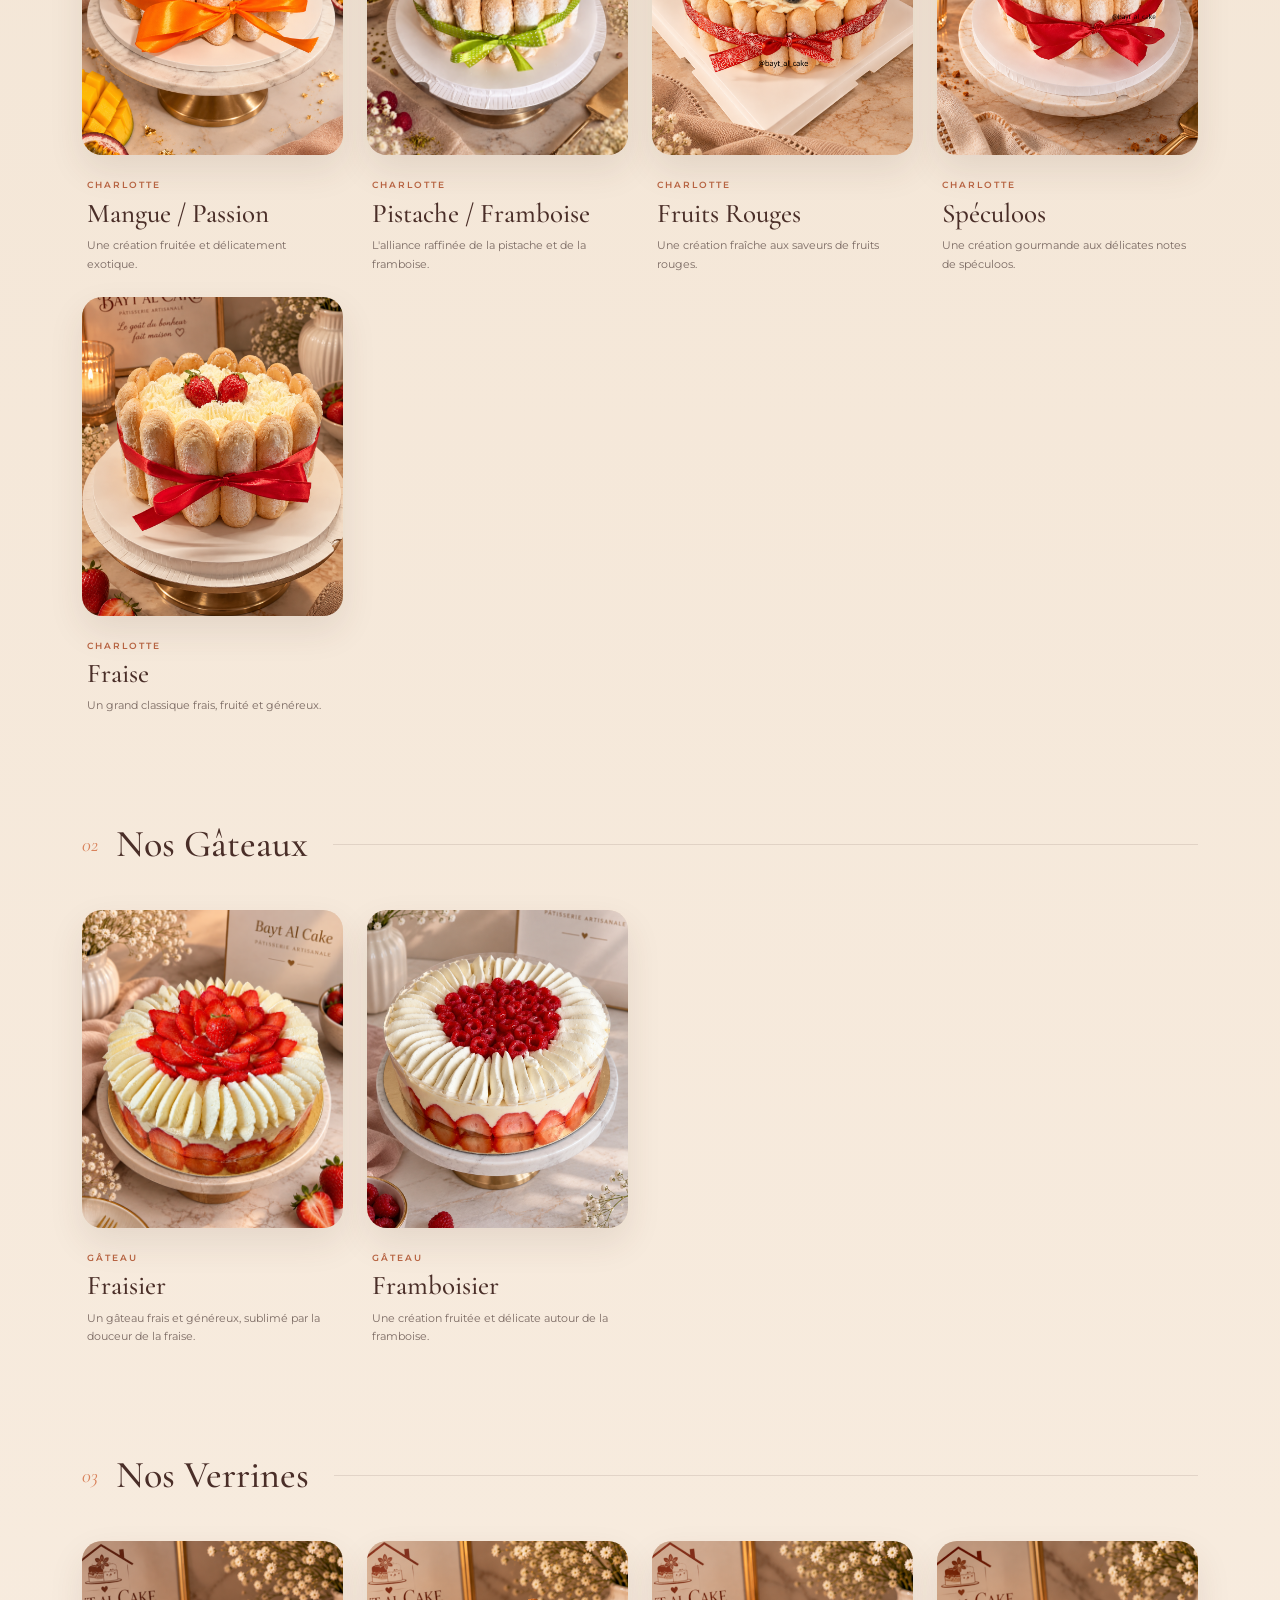
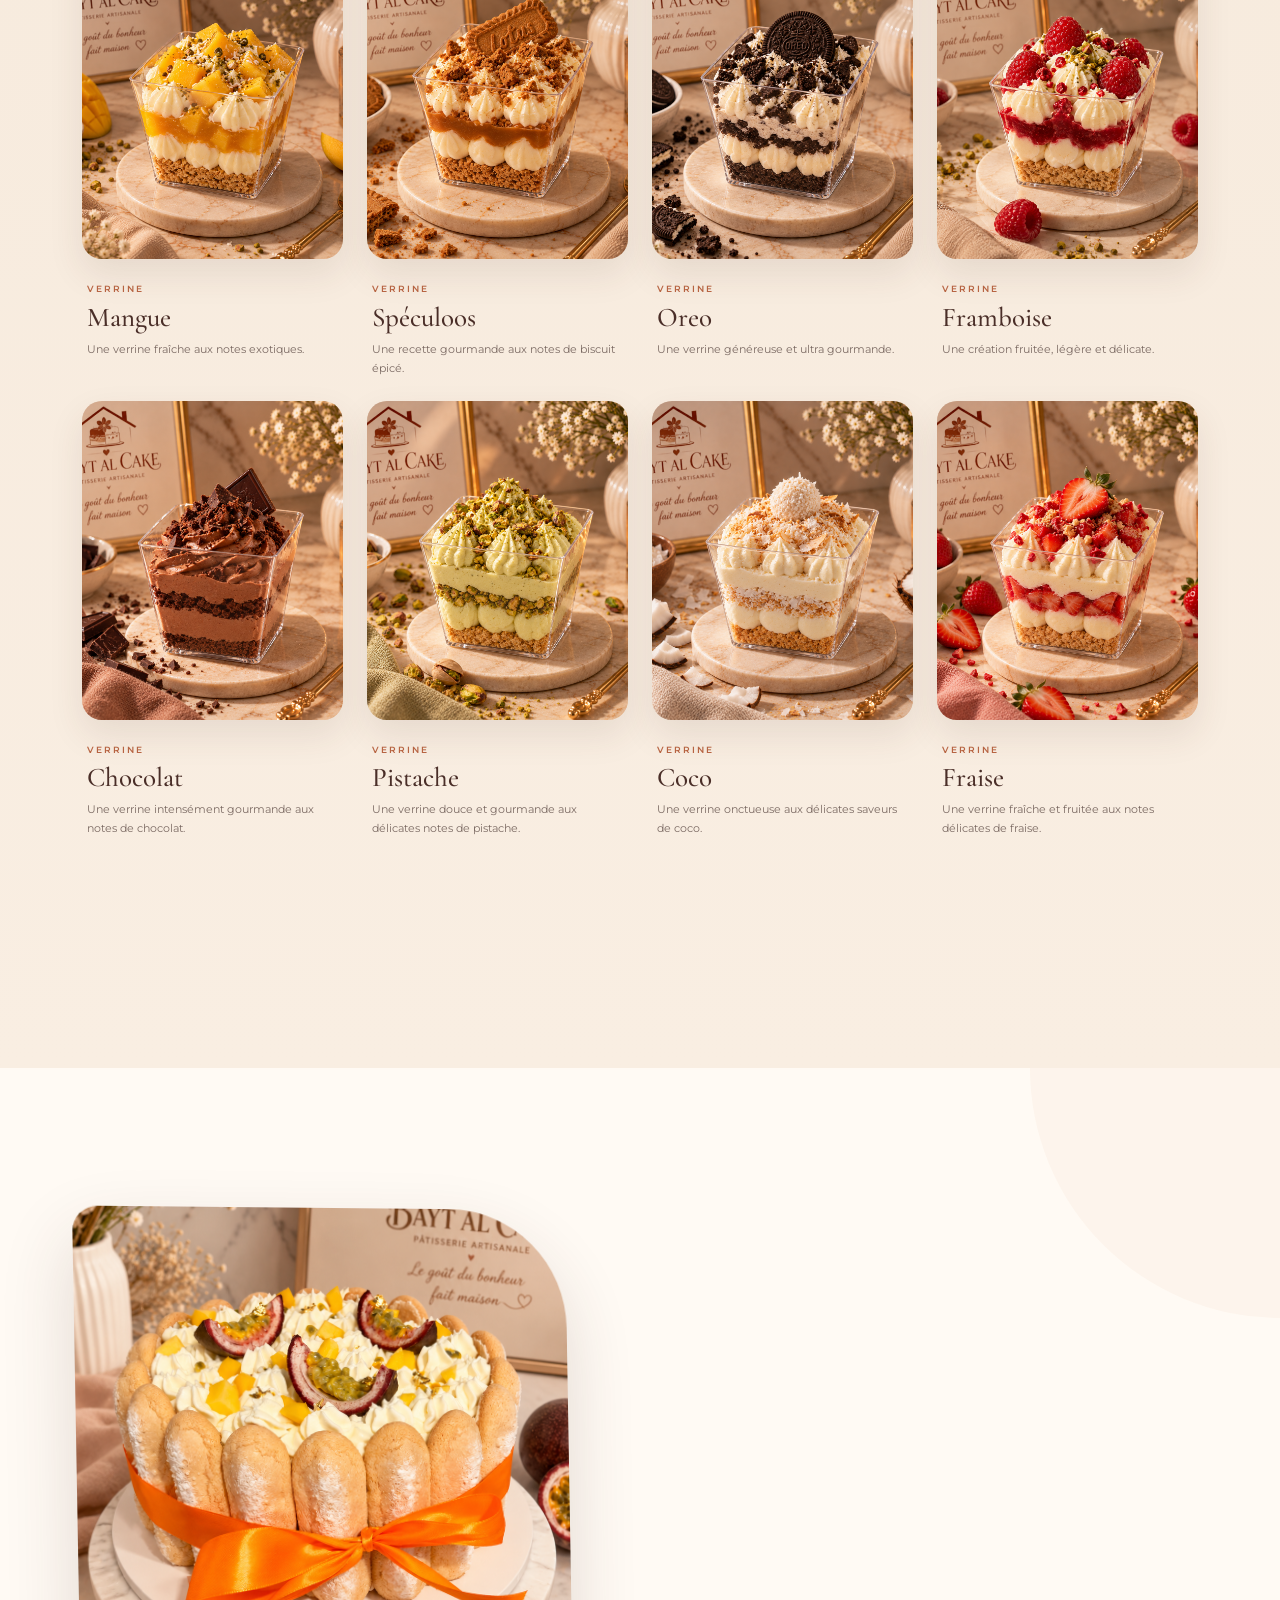
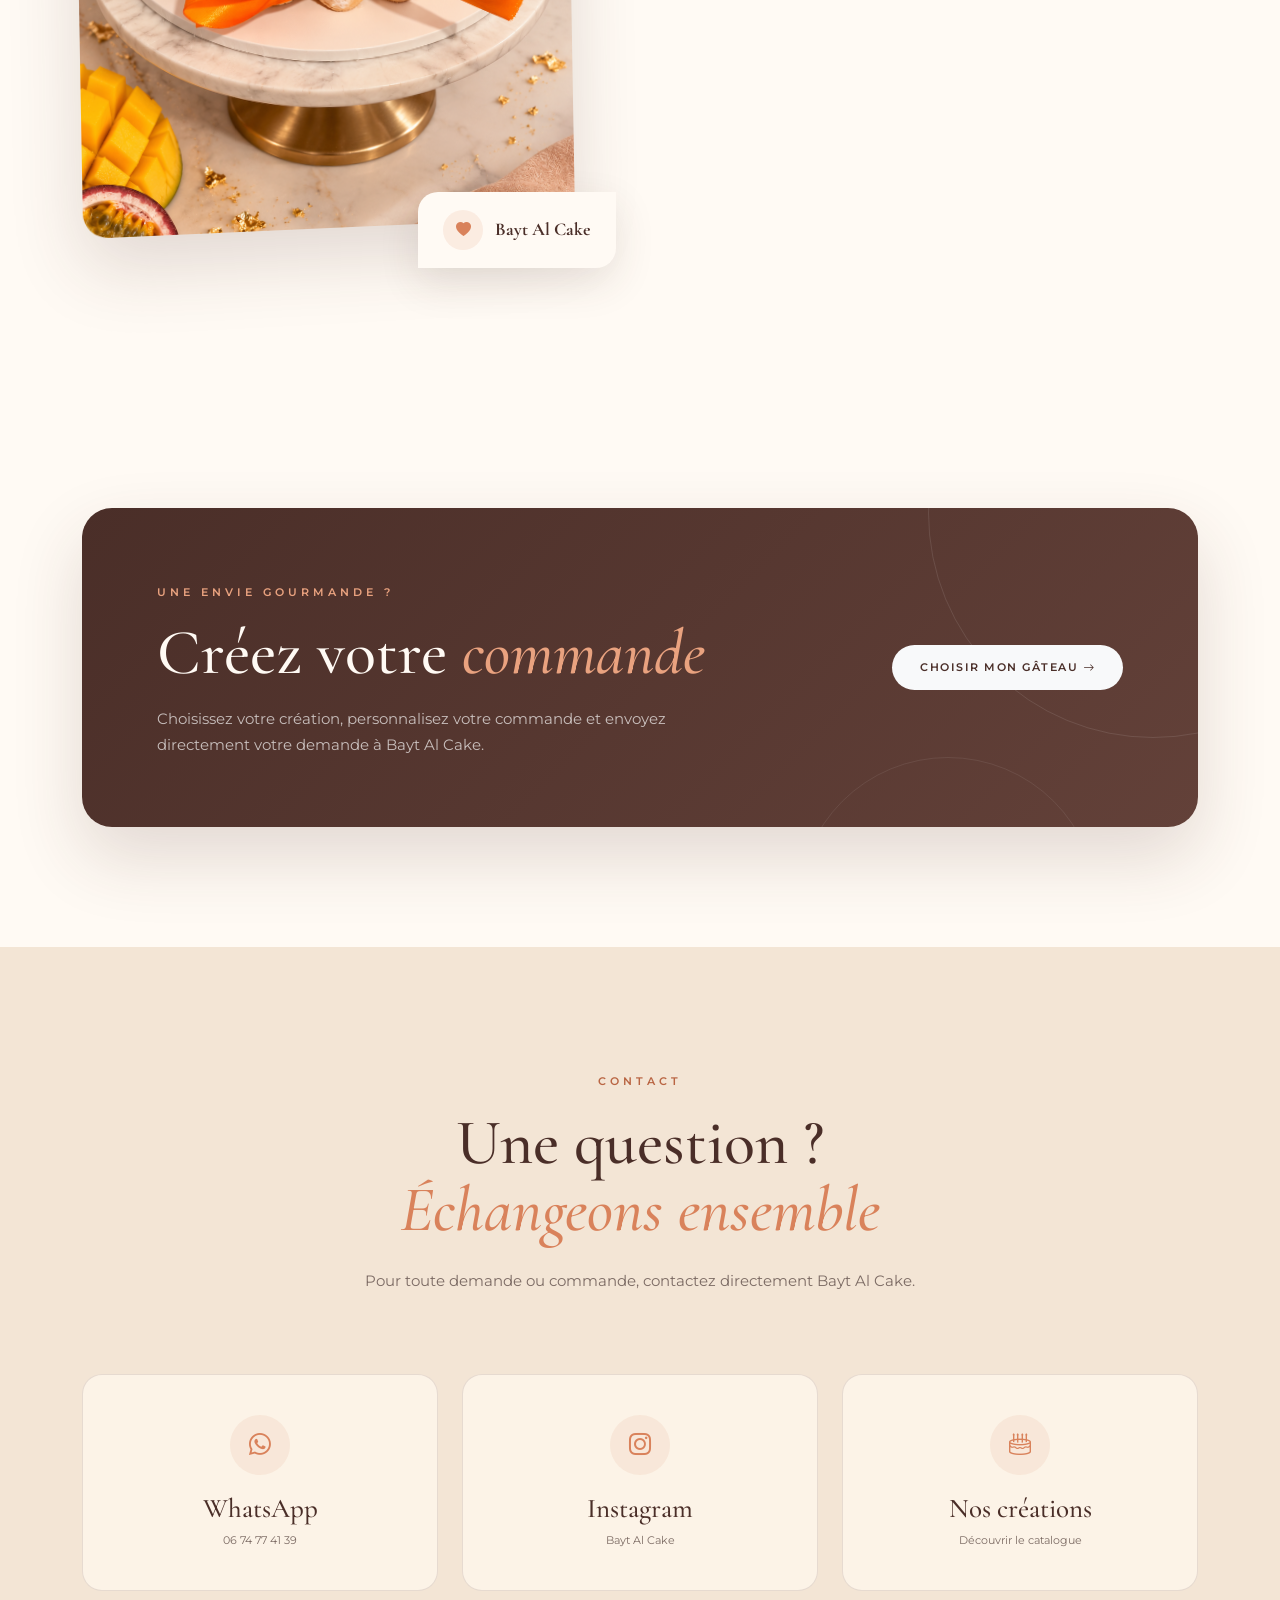
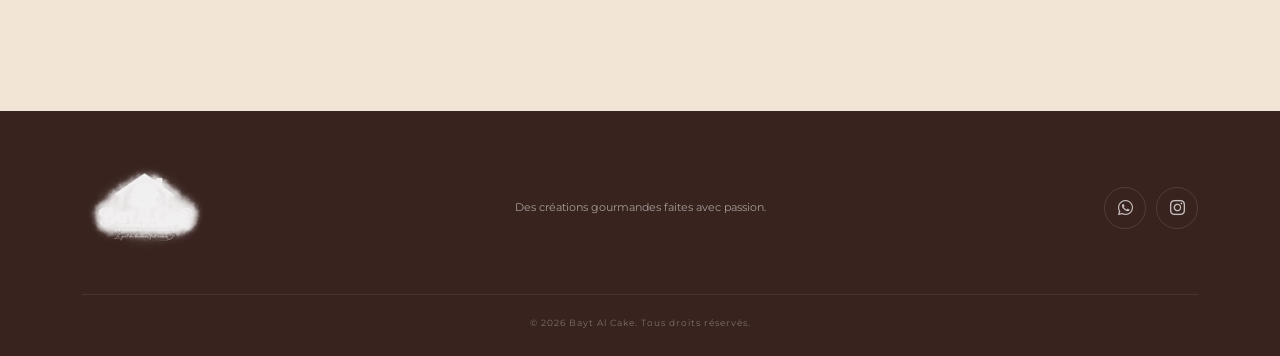
==== commit cd7c73fe: "Modification" ====
--- a/index.html
+++ b/index.html
@@ -268,7 +268,7 @@
 
 
             <!-- Scroll -->
-            <a href="#presentation" class="scroll-indicator" aria-label="Faire défiler vers la présentation">
+            <a href="#catalogue" class="scroll-indicator" aria-label="Faire défiler vers la présentation">
 
                 <span>Découvrir</span>
 
@@ -278,7 +278,878 @@
 
         </section>
 
-
+        <!-- =====================================================
+             CATALOGUE
+        ====================================================== -->
+
+        <section id="catalogue" class="catalogue-section section-padding">
+
+            <div class="container">
+
+                <!-- Titre -->
+                <div class="section-heading text-center">
+
+                    <span class="section-label">
+                        NOS CRÉATIONS
+                    </span>
+
+
+                    <h2 class="section-title">
+                        Découvrez notre
+                        <span>catalogue</span>
+                    </h2>
+
+
+                    <p>
+
+                        Des créations préparées avec soin pour rendre
+                        chaque occasion encore plus gourmande.
+
+                    </p>
+
+                </div>
+
+
+
+                <!-- =================================================
+                     CHARLOTTES
+                ================================================== -->
+
+                <div class="catalogue-category">
+
+                    <div class="category-heading">
+
+                        <div>
+
+                            <span class="category-number">
+                                01
+                            </span>
+
+                            <h3>
+                                Nos Charlottes
+                            </h3>
+
+                        </div>
+
+                        <span class="category-line"></span>
+
+                    </div>
+
+
+                    <div class="row g-4">
+
+
+                        <!-- Charlotte Mangue Passion -->
+                        <div class="col-sm-6 col-lg-3">
+
+                            <article class="product-card" data-product="Charlotte Mangue / Passion">
+
+                                <a href="gateau.html?gateau=Charlotte%20Mangue%20%2F%20Passion" class="product-link">
+
+                                    <div class="product-image-wrapper">
+
+                                        <img src="images/gateaux/charlotte-mangue-passion.png"
+                                            alt="Charlotte Mangue Passion" class="product-image" loading="lazy">
+
+                                        <div class="product-overlay">
+
+                                            <span>
+                                                Découvrir
+                                                <i class="bi bi-arrow-right"></i>
+                                            </span>
+
+                                        </div>
+
+                                    </div>
+
+
+                                    <div class="product-info">
+
+                                        <span class="product-category">
+                                            Charlotte
+                                        </span>
+
+                                        <h4>
+                                            Mangue / Passion
+                                        </h4>
+
+                                        <p>
+                                            Une création fruitée et
+                                            délicatement exotique.
+                                        </p>
+
+                                    </div>
+
+                                </a>
+
+                            </article>
+
+                        </div>
+
+
+
+                        <!-- Charlotte Pistache Framboise -->
+                        <div class="col-sm-6 col-lg-3">
+
+                            <article class="product-card" data-product="Charlotte Pistache / Framboise">
+
+                                <a href="gateau.html?gateau=Charlotte%20Pistache%20%2F%20Framboise"
+                                    class="product-link">
+
+                                    <div class="product-image-wrapper">
+
+                                        <img src="images/gateaux/charlotte-pistache-framboise.png"
+                                            alt="Charlotte Pistache Framboise" class="product-image" loading="lazy">
+
+                                        <div class="product-overlay">
+
+                                            <span>
+                                                Découvrir
+                                                <i class="bi bi-arrow-right"></i>
+                                            </span>
+
+                                        </div>
+
+                                    </div>
+
+
+                                    <div class="product-info">
+
+                                        <span class="product-category">
+                                            Charlotte
+                                        </span>
+
+                                        <h4>
+                                            Pistache / Framboise
+                                        </h4>
+
+                                        <p>
+                                            L'alliance raffinée de la
+                                            pistache et de la framboise.
+                                        </p>
+
+                                    </div>
+
+                                </a>
+
+                            </article>
+
+                        </div>
+
+
+
+                        <!-- Charlotte Fruits Rouges -->
+                        <div class="col-sm-6 col-lg-3">
+
+                            <article class="product-card" data-product="Charlotte Fruits Rouges">
+
+                                <a href="gateau.html?gateau=Charlotte%20Fruits%20Rouges" class="product-link">
+
+                                    <div class="product-image-wrapper">
+
+                                        <img src="images/gateaux/charlotte-fruits-rouges.png"
+                                            alt="Charlotte Fruits Rouges" class="product-image" loading="lazy">
+
+                                        <div class="product-overlay">
+
+                                            <span>
+                                                Découvrir
+                                                <i class="bi bi-arrow-right"></i>
+                                            </span>
+
+                                        </div>
+
+                                    </div>
+
+
+                                    <div class="product-info">
+
+                                        <span class="product-category">
+                                            Charlotte
+                                        </span>
+
+                                        <h4>
+                                            Fruits Rouges
+                                        </h4>
+
+                                        <p>
+                                            Une création fraîche aux
+                                            saveurs de fruits rouges.
+                                        </p>
+
+                                    </div>
+
+                                </a>
+
+                            </article>
+
+                        </div>
+
+
+
+                        <!-- Charlotte Spéculoos -->
+                        <div class="col-sm-6 col-lg-3">
+
+                            <article class="product-card" data-product="Charlotte Spéculoos">
+
+                                <a href="gateau.html?gateau=Charlotte%20Sp%C3%A9culoos" class="product-link">
+
+                                    <div class="product-image-wrapper">
+
+                                        <img src="images/gateaux/charlotte-speculoos.png" alt="Charlotte Spéculoos"
+                                            class="product-image" loading="lazy">
+
+                                        <div class="product-overlay">
+
+                                            <span>
+                                                Découvrir
+                                                <i class="bi bi-arrow-right"></i>
+                                            </span>
+
+                                        </div>
+
+                                    </div>
+
+
+                                    <div class="product-info">
+
+                                        <span class="product-category">
+                                            Charlotte
+                                        </span>
+
+                                        <h4>
+                                            Spéculoos
+                                        </h4>
+
+                                        <p>
+                                            Une création gourmande aux
+                                            délicates notes de spéculoos.
+                                        </p>
+
+                                    </div>
+
+                                </a>
+
+                            </article>
+
+                        </div>
+
+
+
+                        <!-- Charlotte Fraise -->
+                        <div class="col-sm-6 col-lg-3">
+
+                            <article class="product-card" data-product="Charlotte Fraise">
+
+                                <a href="gateau.html?gateau=Charlotte%20Fraise" class="product-link">
+
+                                    <div class="product-image-wrapper">
+
+                                        <img src="images/gateaux/charlotte-fraisier.png" alt="Charlotte Fraise"
+                                            class="product-image" loading="lazy">
+
+                                        <div class="product-overlay">
+
+                                            <span>
+                                                Découvrir
+                                                <i class="bi bi-arrow-right"></i>
+                                            </span>
+
+                                        </div>
+
+                                    </div>
+
+
+                                    <div class="product-info">
+
+                                        <span class="product-category">
+                                            Charlotte
+                                        </span>
+
+                                        <h4>
+                                            Fraise
+                                        </h4>
+
+                                        <p>
+                                            Un grand classique frais,
+                                            fruité et généreux.
+                                        </p>
+
+                                    </div>
+
+                                </a>
+
+                            </article>
+
+                        </div>
+
+
+                    </div>
+
+                </div>
+
+
+
+                <!-- =================================================
+                     GÂTEAUX
+                ================================================== -->
+
+                <div class="catalogue-category">
+
+                    <div class="category-heading">
+
+                        <div>
+
+                            <span class="category-number">
+                                02
+                            </span>
+
+                            <h3>
+                                Nos Gâteaux
+                            </h3>
+
+                        </div>
+
+                        <span class="category-line"></span>
+
+                    </div>
+
+
+                    <div class="row g-4">
+
+
+                        <!-- Fraisier -->
+                        <div class="col-sm-6 col-lg-3">
+
+                            <article class="product-card" data-product="Fraisier">
+
+                                <a href="gateau.html?gateau=Fraisier" class="product-link">
+
+                                    <div class="product-image-wrapper">
+
+                                        <img src="images/gateaux/fraisier-bayt-al-cake.png" alt="Fraisier"
+                                            class="product-image" loading="lazy">
+
+                                        <div class="product-overlay">
+
+                                            <span>
+                                                Découvrir
+                                                <i class="bi bi-arrow-right"></i>
+                                            </span>
+
+                                        </div>
+
+                                    </div>
+
+
+                                    <div class="product-info">
+
+                                        <span class="product-category">
+                                            Gâteau
+                                        </span>
+
+                                        <h4>
+                                            Fraisier
+                                        </h4>
+
+                                        <p>
+                                            Un gâteau frais et généreux,
+                                            sublimé par la douceur de la fraise.
+                                        </p>
+
+                                    </div>
+
+                                </a>
+
+                            </article>
+
+                        </div>
+
+
+
+                        <!-- Framboisier -->
+                        <div class="col-sm-6 col-lg-3">
+
+                            <article class="product-card" data-product="Framboisier">
+
+                                <a href="gateau.html?gateau=Framboisier" class="product-link">
+
+                                    <div class="product-image-wrapper">
+
+                                        <img src="images/gateaux/framboisier.png" alt="Framboisier"
+                                            class="product-image" loading="lazy">
+
+                                        <div class="product-overlay">
+
+                                            <span>
+                                                Découvrir
+                                                <i class="bi bi-arrow-right"></i>
+                                            </span>
+
+                                        </div>
+
+                                    </div>
+
+
+                                    <div class="product-info">
+
+                                        <span class="product-category">
+                                            Gâteau
+                                        </span>
+
+                                        <h4>
+                                            Framboisier
+                                        </h4>
+
+                                        <p>
+                                            Une création fruitée et délicate
+                                            autour de la framboise.
+                                        </p>
+
+                                    </div>
+
+                                </a>
+
+                            </article>
+
+                        </div>
+
+
+                    </div>
+
+                </div>
+
+
+
+
+                <!-- =================================================
+                     VERRINES
+                ================================================== -->
+
+                <div class="catalogue-category">
+
+                    <div class="category-heading">
+
+                        <div>
+
+                            <span class="category-number">
+                                03
+                            </span>
+
+                            <h3>
+                                Nos Verrines
+                            </h3>
+
+                        </div>
+
+                        <span class="category-line"></span>
+
+                    </div>
+
+
+                    <div class="row g-4">
+
+
+                        <!-- Verrine Mangue -->
+                        <div class="col-sm-6 col-lg-3">
+
+                            <article class="product-card" data-product="Verrine Mangue">
+
+                                <a href="gateau.html?gateau=Verrine%20Mangue" class="product-link">
+
+                                    <div class="product-image-wrapper">
+
+                                        <img src="images/gateaux/verrine-mangue.png" alt="Verrine Mangue"
+                                            class="product-image" loading="lazy">
+
+                                        <div class="product-overlay">
+
+                                            <span>
+                                                Découvrir
+                                                <i class="bi bi-arrow-right"></i>
+                                            </span>
+
+                                        </div>
+
+                                    </div>
+
+
+                                    <div class="product-info">
+
+                                        <span class="product-category">
+                                            Verrine
+                                        </span>
+
+                                        <h4>
+                                            Mangue
+                                        </h4>
+
+                                        <p>
+                                            Une verrine fraîche aux
+                                            notes exotiques.
+                                        </p>
+
+                                    </div>
+
+                                </a>
+
+                            </article>
+
+                        </div>
+
+
+
+                        <!-- Verrine Speculoos -->
+                        <div class="col-sm-6 col-lg-3">
+
+                            <article class="product-card" data-product="Verrine Spéculoos">
+
+                                <a href="gateau.html?gateau=Verrine%20Sp%C3%A9culoos" class="product-link">
+
+                                    <div class="product-image-wrapper">
+
+                                        <img src="images/gateaux/verrine-speculoos.png" alt="Verrine Spéculoos"
+                                            class="product-image" loading="lazy">
+
+                                        <div class="product-overlay">
+
+                                            <span>
+                                                Découvrir
+                                                <i class="bi bi-arrow-right"></i>
+                                            </span>
+
+                                        </div>
+
+                                    </div>
+
+
+                                    <div class="product-info">
+
+                                        <span class="product-category">
+                                            Verrine
+                                        </span>
+
+                                        <h4>
+                                            Spéculoos
+                                        </h4>
+
+                                        <p>
+                                            Une recette gourmande aux
+                                            notes de biscuit épicé.
+                                        </p>
+
+                                    </div>
+
+                                </a>
+
+                            </article>
+
+                        </div>
+
+
+
+                        <!-- Verrine Oreo -->
+                        <div class="col-sm-6 col-lg-3">
+
+                            <article class="product-card" data-product="Verrine Oreo">
+
+                                <a href="gateau.html?gateau=Verrine%20Oreo" class="product-link">
+
+                                    <div class="product-image-wrapper">
+
+                                        <img src="images/gateaux/verrine-oreo.png" alt="Verrine Oreo"
+                                            class="product-image" loading="lazy">
+
+                                        <div class="product-overlay">
+
+                                            <span>
+                                                Découvrir
+                                                <i class="bi bi-arrow-right"></i>
+                                            </span>
+
+                                        </div>
+
+                                    </div>
+
+
+                                    <div class="product-info">
+
+                                        <span class="product-category">
+                                            Verrine
+                                        </span>
+
+                                        <h4>
+                                            Oreo
+                                        </h4>
+
+                                        <p>
+                                            Une verrine généreuse et
+                                            ultra gourmande.
+                                        </p>
+
+                                    </div>
+
+                                </a>
+
+                            </article>
+
+                        </div>
+
+
+
+                        <!-- Verrine Framboise -->
+                        <div class="col-sm-6 col-lg-3">
+
+                            <article class="product-card" data-product="Verrine Framboise">
+
+                                <a href="gateau.html?gateau=Verrine%20Framboise" class="product-link">
+
+                                    <div class="product-image-wrapper">
+
+                                        <img src="images/gateaux/verrine-framboise.png" alt="Verrine Framboise"
+                                            class="product-image" loading="lazy">
+
+                                        <div class="product-overlay">
+
+                                            <span>
+                                                Découvrir
+                                                <i class="bi bi-arrow-right"></i>
+                                            </span>
+
+                                        </div>
+
+                                    </div>
+
+
+                                    <div class="product-info">
+
+                                        <span class="product-category">
+                                            Verrine
+                                        </span>
+
+                                        <h4>
+                                            Framboise
+                                        </h4>
+
+                                        <p>
+                                            Une création fruitée,
+                                            légère et délicate.
+                                        </p>
+
+                                    </div>
+
+                                </a>
+
+                            </article>
+
+                        </div>
+
+
+
+
+                        <!-- Verrine Chocolat -->
+                        <div class="col-sm-6 col-lg-3">
+
+                            <article class="product-card" data-product="Verrine Chocolat">
+
+                                <a href="gateau.html?gateau=Verrine%20Chocolat" class="product-link">
+
+                                    <div class="product-image-wrapper">
+
+                                        <img src="images/gateaux/verrine-chocolat.png" alt="Verrine Chocolat"
+                                            class="product-image" loading="lazy">
+
+                                        <div class="product-overlay">
+
+                                            <span>
+                                                Découvrir
+                                                <i class="bi bi-arrow-right"></i>
+                                            </span>
+
+                                        </div>
+
+                                    </div>
+
+
+                                    <div class="product-info">
+
+                                        <span class="product-category">
+                                            Verrine
+                                        </span>
+
+                                        <h4>
+                                            Chocolat
+                                        </h4>
+
+                                        <p>
+                                            Une verrine intensément gourmande
+                                            aux notes de chocolat.
+                                        </p>
+
+                                    </div>
+
+                                </a>
+
+                            </article>
+
+                        </div>
+
+
+
+
+                        <!-- Verrine Pistache -->
+                        <div class="col-sm-6 col-lg-3">
+
+                            <article class="product-card" data-product="Verrine Pistache">
+
+                                <a href="gateau.html?gateau=Verrine%20Pistache" class="product-link">
+
+                                    <div class="product-image-wrapper">
+
+                                        <img src="images/gateaux/verrine-pistache.png" alt="Verrine Pistache"
+                                            class="product-image" loading="lazy">
+
+                                        <div class="product-overlay">
+
+                                            <span>
+                                                Découvrir
+                                                <i class="bi bi-arrow-right"></i>
+                                            </span>
+
+                                        </div>
+
+                                    </div>
+
+
+                                    <div class="product-info">
+
+                                        <span class="product-category">
+                                            Verrine
+                                        </span>
+
+                                        <h4>
+                                            Pistache
+                                        </h4>
+
+                                        <p>
+                                            Une verrine douce et gourmande
+                                            aux délicates notes de pistache.
+                                        </p>
+
+                                    </div>
+
+                                </a>
+
+                            </article>
+
+                        </div>
+
+
+
+                        <!-- Verrine Coco -->
+                        <div class="col-sm-6 col-lg-3">
+
+                            <article class="product-card" data-product="Verrine Coco">
+
+                                <a href="gateau.html?gateau=Verrine%20Coco" class="product-link">
+
+                                    <div class="product-image-wrapper">
+
+                                        <img src="images/gateaux/verrine-coco.png" alt="Verrine Coco"
+                                            class="product-image" loading="lazy">
+
+                                        <div class="product-overlay">
+
+                                            <span>
+                                                Découvrir
+                                                <i class="bi bi-arrow-right"></i>
+                                            </span>
+
+                                        </div>
+
+                                    </div>
+
+
+                                    <div class="product-info">
+
+                                        <span class="product-category">
+                                            Verrine
+                                        </span>
+
+                                        <h4>
+                                            Coco
+                                        </h4>
+
+                                        <p>
+                                            Une verrine onctueuse aux
+                                            délicates saveurs de coco.
+                                        </p>
+
+                                    </div>
+
+                                </a>
+
+                            </article>
+
+                        </div>
+
+
+
+                        <!-- Verrine Fraise -->
+                        <div class="col-sm-6 col-lg-3">
+
+                            <article class="product-card" data-product="Verrine Fraise">
+
+                                <a href="gateau.html?gateau=Verrine%20Fraise" class="product-link">
+
+                                    <div class="product-image-wrapper">
+
+                                        <img src="images/gateaux/verrine-fraise.png" alt="Verrine Fraise"
+                                            class="product-image" loading="lazy">
+
+                                        <div class="product-overlay">
+
+                                            <span>
+                                                Découvrir
+                                                <i class="bi bi-arrow-right"></i>
+                                            </span>
+
+                                        </div>
+
+                                    </div>
+
+
+                                    <div class="product-info">
+
+                                        <span class="product-category">
+                                            Verrine
+                                        </span>
+
+                                        <h4>
+                                            Fraise
+                                        </h4>
+
+                                        <p>
+                                            Une verrine fraîche et fruitée
+                                            aux notes délicates de fraise.
+                                        </p>
+
+                                    </div>
+
+                                </a>
+
+                            </article>
+
+                        </div>
+
+                    </div>
+
+                </div>
+
+
+            </div>
+
+        </section>
 
         <!-- =====================================================
              PRESENTATION
@@ -416,880 +1287,6 @@
 
 
         <!-- =====================================================
-             CATALOGUE
-        ====================================================== -->
-
-        <section id="catalogue" class="catalogue-section section-padding">
-
-            <div class="container">
-
-                <!-- Titre -->
-                <div class="section-heading text-center">
-
-                    <span class="section-label">
-                        NOS CRÉATIONS
-                    </span>
-
-
-                    <h2 class="section-title">
-                        Découvrez notre
-                        <span>catalogue</span>
-                    </h2>
-
-
-                    <p>
-
-                        Des créations préparées avec soin pour rendre
-                        chaque occasion encore plus gourmande.
-
-                    </p>
-
-                </div>
-
-
-
-                <!-- =================================================
-                     CHARLOTTES
-                ================================================== -->
-
-                <div class="catalogue-category">
-
-                    <div class="category-heading">
-
-                        <div>
-
-                            <span class="category-number">
-                                01
-                            </span>
-
-                            <h3>
-                                Nos Charlottes
-                            </h3>
-
-                        </div>
-
-                        <span class="category-line"></span>
-
-                    </div>
-
-
-                    <div class="row g-4">
-
-
-                        <!-- Charlotte Mangue Passion -->
-                        <div class="col-sm-6 col-lg-3">
-
-                            <article class="product-card" data-product="Charlotte Mangue / Passion">
-
-                                <a href="gateau.html?gateau=Charlotte%20Mangue%20%2F%20Passion" class="product-link">
-
-                                    <div class="product-image-wrapper">
-
-                                        <img src="images/gateaux/charlotte-mangue-passion.png"
-                                            alt="Charlotte Mangue Passion" class="product-image" loading="lazy">
-
-                                        <div class="product-overlay">
-
-                                            <span>
-                                                Découvrir
-                                                <i class="bi bi-arrow-right"></i>
-                                            </span>
-
-                                        </div>
-
-                                    </div>
-
-
-                                    <div class="product-info">
-
-                                        <span class="product-category">
-                                            Charlotte
-                                        </span>
-
-                                        <h4>
-                                            Mangue / Passion
-                                        </h4>
-
-                                        <p>
-                                            Une création fruitée et
-                                            délicatement exotique.
-                                        </p>
-
-                                    </div>
-
-                                </a>
-
-                            </article>
-
-                        </div>
-
-
-
-                        <!-- Charlotte Pistache Framboise -->
-                        <div class="col-sm-6 col-lg-3">
-
-                            <article class="product-card" data-product="Charlotte Pistache / Framboise">
-
-                                <a href="gateau.html?gateau=Charlotte%20Pistache%20%2F%20Framboise" class="product-link">
-
-                                    <div class="product-image-wrapper">
-
-                                        <img src="images/gateaux/charlotte-pistache-framboise.png"
-                                            alt="Charlotte Pistache Framboise" class="product-image" loading="lazy">
-
-                                        <div class="product-overlay">
-
-                                            <span>
-                                                Découvrir
-                                                <i class="bi bi-arrow-right"></i>
-                                            </span>
-
-                                        </div>
-
-                                    </div>
-
-
-                                    <div class="product-info">
-
-                                        <span class="product-category">
-                                            Charlotte
-                                        </span>
-
-                                        <h4>
-                                            Pistache / Framboise
-                                        </h4>
-
-                                        <p>
-                                            L'alliance raffinée de la
-                                            pistache et de la framboise.
-                                        </p>
-
-                                    </div>
-
-                                </a>
-
-                            </article>
-
-                        </div>
-
-
-
-                        <!-- Charlotte Fruits Rouges -->
-                        <div class="col-sm-6 col-lg-3">
-
-                            <article class="product-card" data-product="Charlotte Fruits Rouges">
-
-                                <a href="gateau.html?gateau=Charlotte%20Fruits%20Rouges" class="product-link">
-
-                                    <div class="product-image-wrapper">
-
-                                        <img src="images/gateaux/charlotte-fruits-rouges.png"
-                                            alt="Charlotte Fruits Rouges" class="product-image" loading="lazy">
-
-                                        <div class="product-overlay">
-
-                                            <span>
-                                                Découvrir
-                                                <i class="bi bi-arrow-right"></i>
-                                            </span>
-
-                                        </div>
-
-                                    </div>
-
-
-                                    <div class="product-info">
-
-                                        <span class="product-category">
-                                            Charlotte
-                                        </span>
-
-                                        <h4>
-                                            Fruits Rouges
-                                        </h4>
-
-                                        <p>
-                                            Une création fraîche aux
-                                            saveurs de fruits rouges.
-                                        </p>
-
-                                    </div>
-
-                                </a>
-
-                            </article>
-
-                        </div>
-
-
-
-                        <!-- Charlotte Spéculoos -->
-                        <div class="col-sm-6 col-lg-3">
-
-                            <article class="product-card" data-product="Charlotte Spéculoos">
-
-                                <a href="gateau.html?gateau=Charlotte%20Sp%C3%A9culoos" class="product-link">
-
-                                    <div class="product-image-wrapper">
-
-                                        <img src="images/gateaux/charlotte-speculoos.png"
-                                            alt="Charlotte Spéculoos" class="product-image" loading="lazy">
-
-                                        <div class="product-overlay">
-
-                                            <span>
-                                                Découvrir
-                                                <i class="bi bi-arrow-right"></i>
-                                            </span>
-
-                                        </div>
-
-                                    </div>
-
-
-                                    <div class="product-info">
-
-                                        <span class="product-category">
-                                            Charlotte
-                                        </span>
-
-                                        <h4>
-                                            Spéculoos
-                                        </h4>
-
-                                        <p>
-                                            Une création gourmande aux
-                                            délicates notes de spéculoos.
-                                        </p>
-
-                                    </div>
-
-                                </a>
-
-                            </article>
-
-                        </div>
-
-
-
-                        <!-- Charlotte Fraise -->
-                        <div class="col-sm-6 col-lg-3">
-
-                            <article class="product-card" data-product="Charlotte Fraise">
-
-                                <a href="gateau.html?gateau=Charlotte%20Fraise" class="product-link">
-
-                                    <div class="product-image-wrapper">
-
-                                        <img src="images/gateaux/charlotte-fraisier.png" alt="Charlotte Fraise"
-                                            class="product-image" loading="lazy">
-
-                                        <div class="product-overlay">
-
-                                            <span>
-                                                Découvrir
-                                                <i class="bi bi-arrow-right"></i>
-                                            </span>
-
-                                        </div>
-
-                                    </div>
-
-
-                                    <div class="product-info">
-
-                                        <span class="product-category">
-                                            Charlotte
-                                        </span>
-
-                                        <h4>
-                                            Fraise
-                                        </h4>
-
-                                        <p>
-                                            Un grand classique frais,
-                                            fruité et généreux.
-                                        </p>
-
-                                    </div>
-
-                                </a>
-
-                            </article>
-
-                        </div>
-                        
-
-                    </div>
-
-                </div>
-
-
-
-                <!-- =================================================
-                     GÂTEAUX
-                ================================================== -->
-
-                <div class="catalogue-category">
-
-                    <div class="category-heading">
-
-                        <div>
-
-                            <span class="category-number">
-                                02
-                            </span>
-
-                            <h3>
-                                Nos Gâteaux
-                            </h3>
-
-                        </div>
-
-                        <span class="category-line"></span>
-
-                    </div>
-
-
-                    <div class="row g-4">
-
-
-                        <!-- Fraisier -->
-                        <div class="col-sm-6 col-lg-3">
-
-                            <article class="product-card" data-product="Fraisier">
-
-                                <a href="gateau.html?gateau=Fraisier" class="product-link">
-
-                                    <div class="product-image-wrapper">
-
-                                        <img src="images/gateaux/fraisier-bayt-al-cake.png"
-                                            alt="Fraisier" class="product-image" loading="lazy">
-
-                                        <div class="product-overlay">
-
-                                            <span>
-                                                Découvrir
-                                                <i class="bi bi-arrow-right"></i>
-                                            </span>
-
-                                        </div>
-
-                                    </div>
-
-
-                                    <div class="product-info">
-
-                                        <span class="product-category">
-                                            Gâteau
-                                        </span>
-
-                                        <h4>
-                                            Fraisier
-                                        </h4>
-
-                                        <p>
-                                            Un gâteau frais et généreux,
-                                            sublimé par la douceur de la fraise.
-                                        </p>
-
-                                    </div>
-
-                                </a>
-
-                            </article>
-
-                        </div>
-
-
-
-                        <!-- Framboisier -->
-                        <div class="col-sm-6 col-lg-3">
-
-                            <article class="product-card" data-product="Framboisier">
-
-                                <a href="gateau.html?gateau=Framboisier" class="product-link">
-
-                                    <div class="product-image-wrapper">
-
-                                        <img src="images/gateaux/framboisier.png"
-                                            alt="Framboisier" class="product-image" loading="lazy">
-
-                                        <div class="product-overlay">
-
-                                            <span>
-                                                Découvrir
-                                                <i class="bi bi-arrow-right"></i>
-                                            </span>
-
-                                        </div>
-
-                                    </div>
-
-
-                                    <div class="product-info">
-
-                                        <span class="product-category">
-                                            Gâteau
-                                        </span>
-
-                                        <h4>
-                                            Framboisier
-                                        </h4>
-
-                                        <p>
-                                            Une création fruitée et délicate
-                                            autour de la framboise.
-                                        </p>
-
-                                    </div>
-
-                                </a>
-
-                            </article>
-
-                        </div>
-
-
-                    </div>
-
-                </div>
-
-
-
-
-                <!-- =================================================
-                     VERRINES
-                ================================================== -->
-
-                <div class="catalogue-category">
-
-                    <div class="category-heading">
-
-                        <div>
-
-                            <span class="category-number">
-                                03
-                            </span>
-
-                            <h3>
-                                Nos Verrines
-                            </h3>
-
-                        </div>
-
-                        <span class="category-line"></span>
-
-                    </div>
-
-
-                    <div class="row g-4">
-
-
-                        <!-- Verrine Mangue -->
-                        <div class="col-sm-6 col-lg-3">
-
-                            <article class="product-card" data-product="Verrine Mangue">
-
-                                <a href="gateau.html?gateau=Verrine%20Mangue" class="product-link">
-
-                                    <div class="product-image-wrapper">
-
-                                        <img src="images/gateaux/verrine-mangue.png" alt="Verrine Mangue"
-                                            class="product-image" loading="lazy">
-
-                                        <div class="product-overlay">
-
-                                            <span>
-                                                Découvrir
-                                                <i class="bi bi-arrow-right"></i>
-                                            </span>
-
-                                        </div>
-
-                                    </div>
-
-
-                                    <div class="product-info">
-
-                                        <span class="product-category">
-                                            Verrine
-                                        </span>
-
-                                        <h4>
-                                            Mangue
-                                        </h4>
-
-                                        <p>
-                                            Une verrine fraîche aux
-                                            notes exotiques.
-                                        </p>
-
-                                    </div>
-
-                                </a>
-
-                            </article>
-
-                        </div>
-
-
-
-                        <!-- Verrine Speculoos -->
-                        <div class="col-sm-6 col-lg-3">
-
-                            <article class="product-card" data-product="Verrine Spéculoos">
-
-                                <a href="gateau.html?gateau=Verrine%20Sp%C3%A9culoos" class="product-link">
-
-                                    <div class="product-image-wrapper">
-
-                                        <img src="images/gateaux/verrine-speculoos.png" alt="Verrine Spéculoos"
-                                            class="product-image" loading="lazy">
-
-                                        <div class="product-overlay">
-
-                                            <span>
-                                                Découvrir
-                                                <i class="bi bi-arrow-right"></i>
-                                            </span>
-
-                                        </div>
-
-                                    </div>
-
-
-                                    <div class="product-info">
-
-                                        <span class="product-category">
-                                            Verrine
-                                        </span>
-
-                                        <h4>
-                                            Spéculoos
-                                        </h4>
-
-                                        <p>
-                                            Une recette gourmande aux
-                                            notes de biscuit épicé.
-                                        </p>
-
-                                    </div>
-
-                                </a>
-
-                            </article>
-
-                        </div>
-
-
-
-                        <!-- Verrine Oreo -->
-                        <div class="col-sm-6 col-lg-3">
-
-                            <article class="product-card" data-product="Verrine Oreo">
-
-                                <a href="gateau.html?gateau=Verrine%20Oreo" class="product-link">
-
-                                    <div class="product-image-wrapper">
-
-                                        <img src="images/gateaux/verrine-oreo.png" alt="Verrine Oreo"
-                                            class="product-image" loading="lazy">
-
-                                        <div class="product-overlay">
-
-                                            <span>
-                                                Découvrir
-                                                <i class="bi bi-arrow-right"></i>
-                                            </span>
-
-                                        </div>
-
-                                    </div>
-
-
-                                    <div class="product-info">
-
-                                        <span class="product-category">
-                                            Verrine
-                                        </span>
-
-                                        <h4>
-                                            Oreo
-                                        </h4>
-
-                                        <p>
-                                            Une verrine généreuse et
-                                            ultra gourmande.
-                                        </p>
-
-                                    </div>
-
-                                </a>
-
-                            </article>
-
-                        </div>
-
-
-
-                        <!-- Verrine Framboise -->
-                        <div class="col-sm-6 col-lg-3">
-
-                            <article class="product-card" data-product="Verrine Framboise">
-
-                                <a href="gateau.html?gateau=Verrine%20Framboise" class="product-link">
-
-                                    <div class="product-image-wrapper">
-
-                                        <img src="images/gateaux/verrine-framboise.png" alt="Verrine Framboise"
-                                            class="product-image" loading="lazy">
-
-                                        <div class="product-overlay">
-
-                                            <span>
-                                                Découvrir
-                                                <i class="bi bi-arrow-right"></i>
-                                            </span>
-
-                                        </div>
-
-                                    </div>
-
-
-                                    <div class="product-info">
-
-                                        <span class="product-category">
-                                            Verrine
-                                        </span>
-
-                                        <h4>
-                                            Framboise
-                                        </h4>
-
-                                        <p>
-                                            Une création fruitée,
-                                            légère et délicate.
-                                        </p>
-
-                                    </div>
-
-                                </a>
-
-                            </article>
-
-                        </div>
-
-
-
-
-                        <!-- Verrine Chocolat -->
-                        <div class="col-sm-6 col-lg-3">
-
-                            <article class="product-card" data-product="Verrine Chocolat">
-
-                                <a href="gateau.html?gateau=Verrine%20Chocolat" class="product-link">
-
-                                    <div class="product-image-wrapper">
-
-                                        <img src="images/gateaux/verrine-chocolat.png" alt="Verrine Chocolat"
-                                            class="product-image" loading="lazy">
-
-                                        <div class="product-overlay">
-
-                                            <span>
-                                                Découvrir
-                                                <i class="bi bi-arrow-right"></i>
-                                            </span>
-
-                                        </div>
-
-                                    </div>
-
-
-                                    <div class="product-info">
-
-                                        <span class="product-category">
-                                            Verrine
-                                        </span>
-
-                                        <h4>
-                                            Chocolat
-                                        </h4>
-
-                                        <p>
-                                            Une verrine intensément gourmande
-                                            aux notes de chocolat.
-                                        </p>
-
-                                    </div>
-
-                                </a>
-
-                            </article>
-
-                        </div>
-
-
-
-
-                        <!-- Verrine Pistache -->
-                        <div class="col-sm-6 col-lg-3">
-
-                            <article class="product-card" data-product="Verrine Pistache">
-
-                                <a href="gateau.html?gateau=Verrine%20Pistache" class="product-link">
-
-                                    <div class="product-image-wrapper">
-
-                                        <img src="images/gateaux/verrine-pistache.png" alt="Verrine Pistache"
-                                            class="product-image" loading="lazy">
-
-                                        <div class="product-overlay">
-
-                                            <span>
-                                                Découvrir
-                                                <i class="bi bi-arrow-right"></i>
-                                            </span>
-
-                                        </div>
-
-                                    </div>
-
-
-                                    <div class="product-info">
-
-                                        <span class="product-category">
-                                            Verrine
-                                        </span>
-
-                                        <h4>
-                                            Pistache
-                                        </h4>
-
-                                        <p>
-                                            Une verrine douce et gourmande
-                                            aux délicates notes de pistache.
-                                        </p>
-
-                                    </div>
-
-                                </a>
-
-                            </article>
-
-                        </div>
-
-
-
-                        <!-- Verrine Coco -->
-                        <div class="col-sm-6 col-lg-3">
-
-                            <article class="product-card" data-product="Verrine Coco">
-
-                                <a href="gateau.html?gateau=Verrine%20Coco" class="product-link">
-
-                                    <div class="product-image-wrapper">
-
-                                        <img src="images/gateaux/verrine-coco.png" alt="Verrine Coco"
-                                            class="product-image" loading="lazy">
-
-                                        <div class="product-overlay">
-
-                                            <span>
-                                                Découvrir
-                                                <i class="bi bi-arrow-right"></i>
-                                            </span>
-
-                                        </div>
-
-                                    </div>
-
-
-                                    <div class="product-info">
-
-                                        <span class="product-category">
-                                            Verrine
-                                        </span>
-
-                                        <h4>
-                                            Coco
-                                        </h4>
-
-                                        <p>
-                                            Une verrine onctueuse aux
-                                            délicates saveurs de coco.
-                                        </p>
-
-                                    </div>
-
-                                </a>
-
-                            </article>
-
-                        </div>
-
-
-
-                        <!-- Verrine Fraise -->
-                        <div class="col-sm-6 col-lg-3">
-
-                            <article class="product-card" data-product="Verrine Fraise">
-
-                                <a href="gateau.html?gateau=Verrine%20Fraise" class="product-link">
-
-                                    <div class="product-image-wrapper">
-
-                                        <img src="images/gateaux/verrine-fraise.png" alt="Verrine Fraise"
-                                            class="product-image" loading="lazy">
-
-                                        <div class="product-overlay">
-
-                                            <span>
-                                                Découvrir
-                                                <i class="bi bi-arrow-right"></i>
-                                            </span>
-
-                                        </div>
-
-                                    </div>
-
-
-                                    <div class="product-info">
-
-                                        <span class="product-category">
-                                            Verrine
-                                        </span>
-
-                                        <h4>
-                                            Fraise
-                                        </h4>
-
-                                        <p>
-                                            Une verrine fraîche et fruitée
-                                            aux notes délicates de fraise.
-                                        </p>
-
-                                    </div>
-
-                                </a>
-
-                            </article>
-
-                        </div>
-
-                    </div>
-
-                </div>
-
-
-            </div>
-
-        </section>
-
-
-
-        <!-- =====================================================
              COMMANDE
         ====================================================== -->
 
